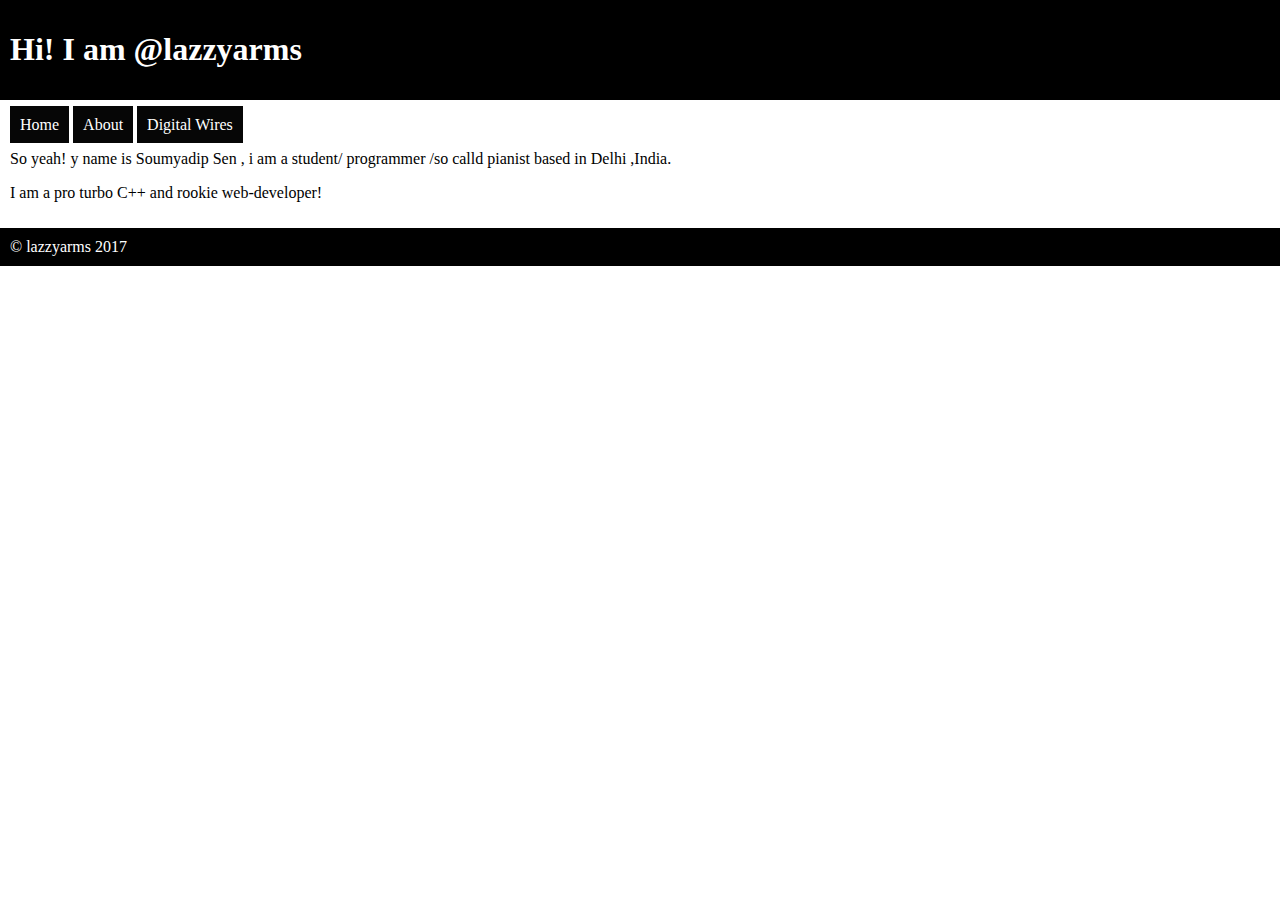
==== index.html @ c89cfb4e "add utf-8 charset" ====
<!DOCTYPE html>
<html>
    <head>
       <meta charset="utf-8">
        <title>lazzyarms</title>
        <style>
            body {
                margin: 0;
            }
            
            header, footer {
                padding: 10px;    
                color: white;
                background-color: black;
            }
            
            section {
                padding: 0px 10px 10px 10px;
            }
            
            nav ul {
                padding-left: 10px;
            }
            
            nav ul li {
                display: inline;
            }
            
            nav ul li a {
                text-decoration: none;
                background: #060606;
                color: #fff;
                padding: 10px;
            }
        </style>
        
    </head>
        
        
        
    <body>
       <header>
          <h1>Hi! I am @lazzyarms</h1> 
       </header>
       
       <nav>
           <ul>
               <li><a href="#">Home</a></li>
               <li><a href="#">About</a></li>
               <li><a href="#">Digital Wires</a></li>
           </ul>
       </nav>
        
        <section>
            <article>
                <p> So yeah! y name is Soumyadip Sen , i am a student/ programmer /so calld pianist based in Delhi ,India.</p>
                <p>I am a pro turbo C++ and   rookie web-developer!</p>
            </article>
        
        </section>
        
        <footer>
            &copy; lazzyarms 2017
        </footer>
        
    </body>
            
    
</html>
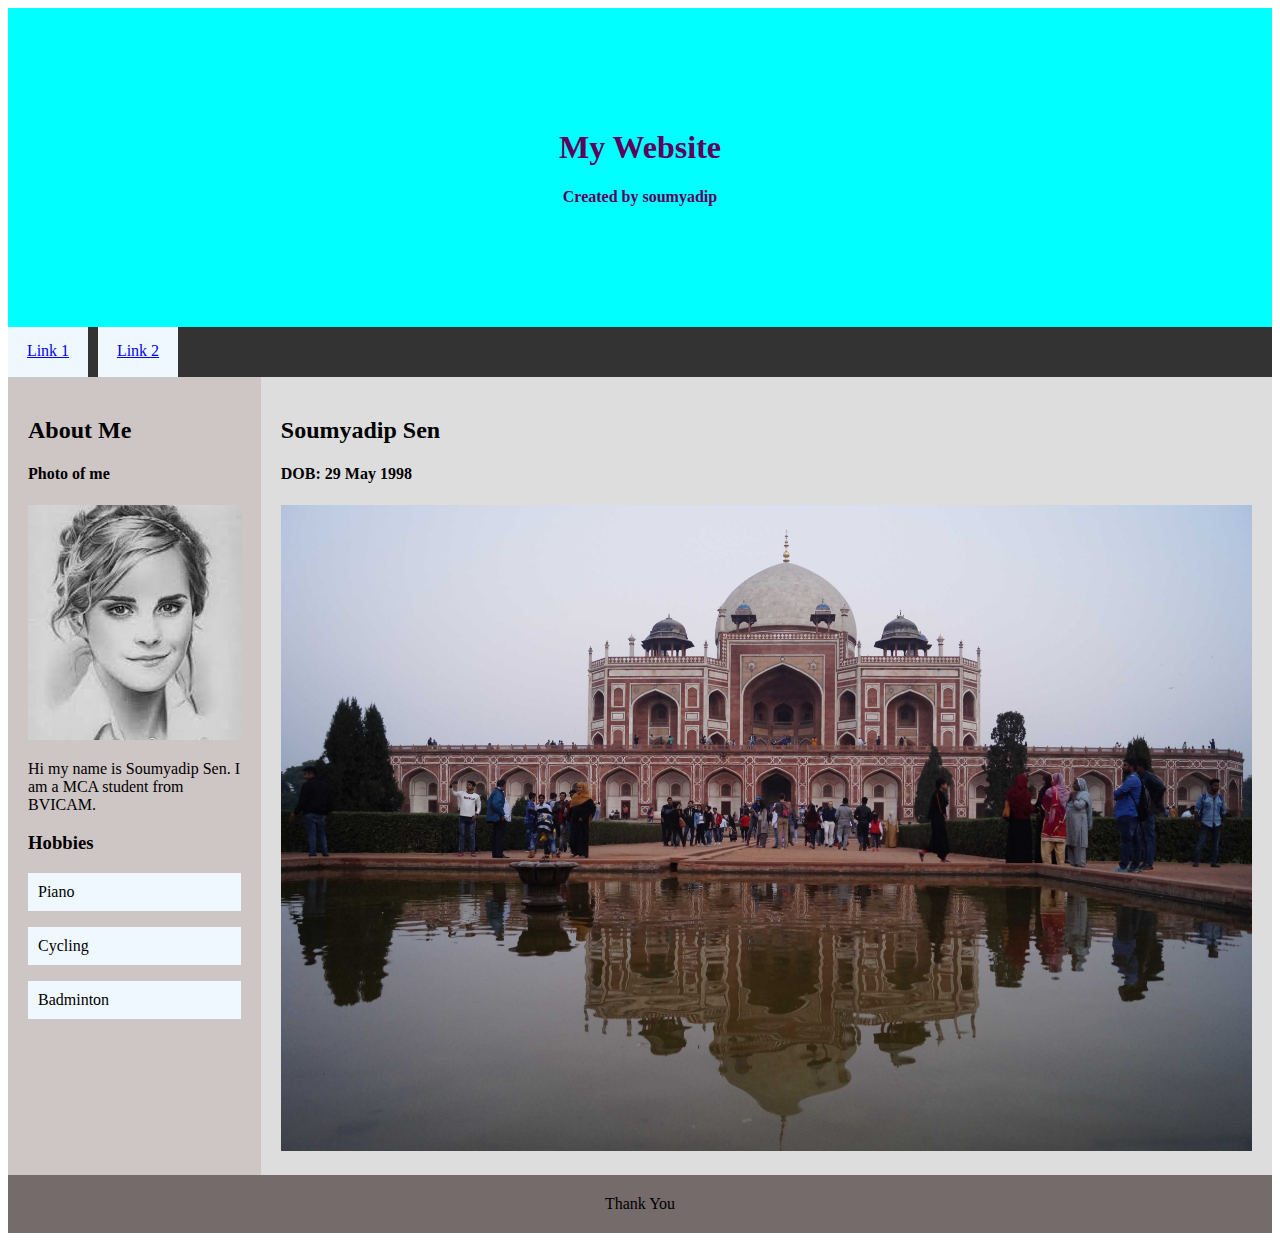
==== commit cca090d7: "First Upload" ====
--- a/index.html
+++ b/index.html
@@ -1,69 +1,50 @@
 <!DOCTYPE html>
-<html>
-    <head>
-       <meta charset="utf-8">
-        <title>lazzyarms</title>
-        <style>
-            body {
-                margin: 0;
-            }
-            
-            header, footer {
-                padding: 10px;    
-                color: white;
-                background-color: black;
-            }
-            
-            section {
-                padding: 0px 10px 10px 10px;
-            }
-            
-            nav ul {
-                padding-left: 10px;
-            }
-            
-            nav ul li {
-                display: inline;
-            }
-            
-            nav ul li a {
-                text-decoration: none;
-                background: #060606;
-                color: #fff;
-                padding: 10px;
-            }
-        </style>
-        
-    </head>
-        
-        
-        
-    <body>
-       <header>
-          <h1>Hi! I am @lazzyarms</h1> 
-       </header>
-       
-       <nav>
-           <ul>
-               <li><a href="#">Home</a></li>
-               <li><a href="#">About</a></li>
-               <li><a href="#">Digital Wires</a></li>
-           </ul>
-       </nav>
-        
-        <section>
-            <article>
-                <p> So yeah! y name is Soumyadip Sen , i am a student/ programmer /so calld pianist based in Delhi ,India.</p>
-                <p>I am a pro turbo C++ and   rookie web-developer!</p>
-            </article>
-        
-        </section>
-        
-        <footer>
-            &copy; lazzyarms 2017
-        </footer>
-        
-    </body>
-            
-    
+<html lang="en">
+<head>
+  <meta charset="UTF-8">
+  <meta http-equiv="X-UA-Compatible" content="IE=edge">
+  <meta name="viewport" content="width=device-width, initial-scale=1.0">
+  <link rel="stylesheet" href="/css/index.css">
+  <title>Document</title>
+</head>
+<body>
+  <div class="header">
+      <h1>My Website</h1>
+      <h4>Created by soumyadip</h4>
+  </div>
+  <div class="nav">
+    <a href="/Grid.html">Link 1</a>
+    <a href="#2">Link 2</a>    
+  </div>
+  <div class="container">
+    <!-- Side Content -->
+    <div class="side_content">
+      <h2>About Me</h2>
+      <h4>Photo of me</h4>
+      <img src="/images/my_photo.jpg" alt="my photo">
+      <p>Hi my name is Soumyadip Sen. I am a MCA student from BVICAM.</p>
+
+      <!-- hobbies -->
+      <div class="hobbies">
+        <h3>Hobbies</h3>
+        <p>Piano</p>
+        <p>Cycling</p>
+        <p>Badminton</p>
+      </div>      
+    </div>
+
+    <!-- Main Content -->
+    <div class="main_content">
+      <h2>Soumyadip Sen</h2>
+      <h4>DOB: 29 May 1998</h4>
+      <img src="/images/_DSC3125.JPG" alt="">
+      
+    </div>
+  </div>
+
+  <!-- Footer -->
+  <div class="footer">
+    Thank You
+  </div>
+</body>
 </html>--- a/css/index.css
+++ b/css/index.css
@@ -0,0 +1,46 @@
+.header{
+    padding: 100px;
+    background-color: aqua;
+    text-align: center;
+    color: rgb(92, 2, 92);
+}
+.nav{
+    background-color: #333;
+    color: white;
+    height: 50px;
+    display: grid;
+    padding: 0;
+    grid-template-columns: 80px 80px;
+    grid-gap: 10px;
+
+}
+.nav > a{
+    text-align: center;
+    padding: 15px;
+    background-color: aliceblue;
+}
+.container{
+    display: grid;
+    grid-template-columns: 20% auto;
+}
+.side_content{
+    padding: 20px;;
+    background-color:rgb(206, 197, 197) ;
+}
+.main_content{
+    padding: 20px;
+    background-color: #ddd;
+    
+}
+.main_content > img{
+    width: 100%;
+}
+.hobbies > p{
+    padding: 10px;
+    background-color: aliceblue;
+}
+.footer{
+    text-align: center;
+    background-color: rgba(97, 84, 84, 0.867);
+    padding: 20px;
+}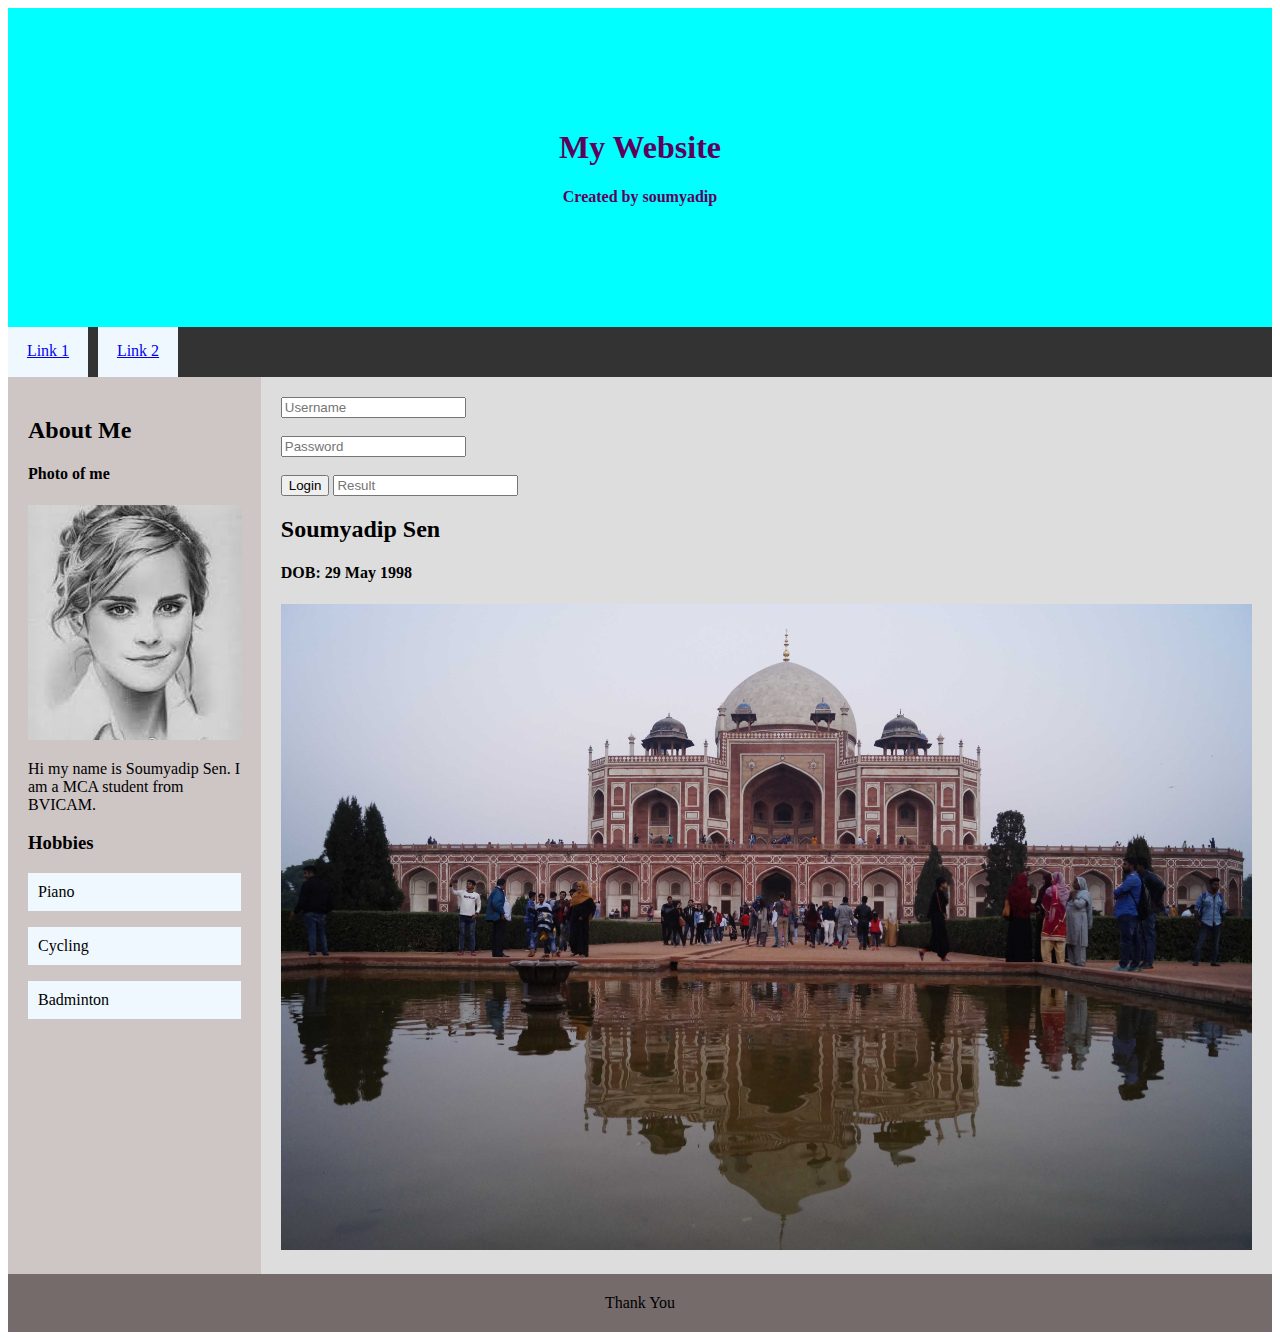
==== commit b0adcd15: "js done" ====
--- a/index.html
+++ b/index.html
@@ -14,7 +14,7 @@
   </div>
   <div class="nav">
     <a href="/Grid.html">Link 1</a>
-    <a href="#2">Link 2</a>    
+    <a href="#footer-1">Link 2</a>    
   </div>
   <div class="container">
     <!-- Side Content -->
@@ -35,16 +35,36 @@
 
     <!-- Main Content -->
     <div class="main_content">
+        <input type="text" placeholder="Username">
+        <br>
+        <br>
+        <input type="password" placeholder="Password">
+        <br>
+        <br>
+        <button id="login">Login</button>
+        <input id="output" placeholder="Result" type="text">
+
       <h2>Soumyadip Sen</h2>
       <h4>DOB: 29 May 1998</h4>
       <img src="/images/_DSC3125.JPG" alt="">
-      
     </div>
   </div>
 
   <!-- Footer -->
-  <div class="footer">
+  <div id="footer-1" class="footer">
     Thank You
   </div>
+
 </body>
+<script>
+    // const login=document.getElementById("login");
+    const login=document.querySelector(".hobbies");
+    login.addEventListener("click",()=>{
+        const user=document.querySelector("input[type=text]");//elements
+        const pass=document.querySelector(".main_content > input[type=password]");
+
+        document.getElementById("output").value= user.value+pass.value;
+    })
+
+</script>
 </html>--- a/css/index.css
+++ b/css/index.css
@@ -1,3 +1,6 @@
+html{
+    scroll-behavior: smooth;
+}
 .header{
     padding: 100px;
     background-color: aqua;
@@ -43,4 +46,7 @@
     text-align: center;
     background-color: rgba(97, 84, 84, 0.867);
     padding: 20px;
+}
+.main_content > input[type=password]{
+    color: rgb(255, 0, 0);
 }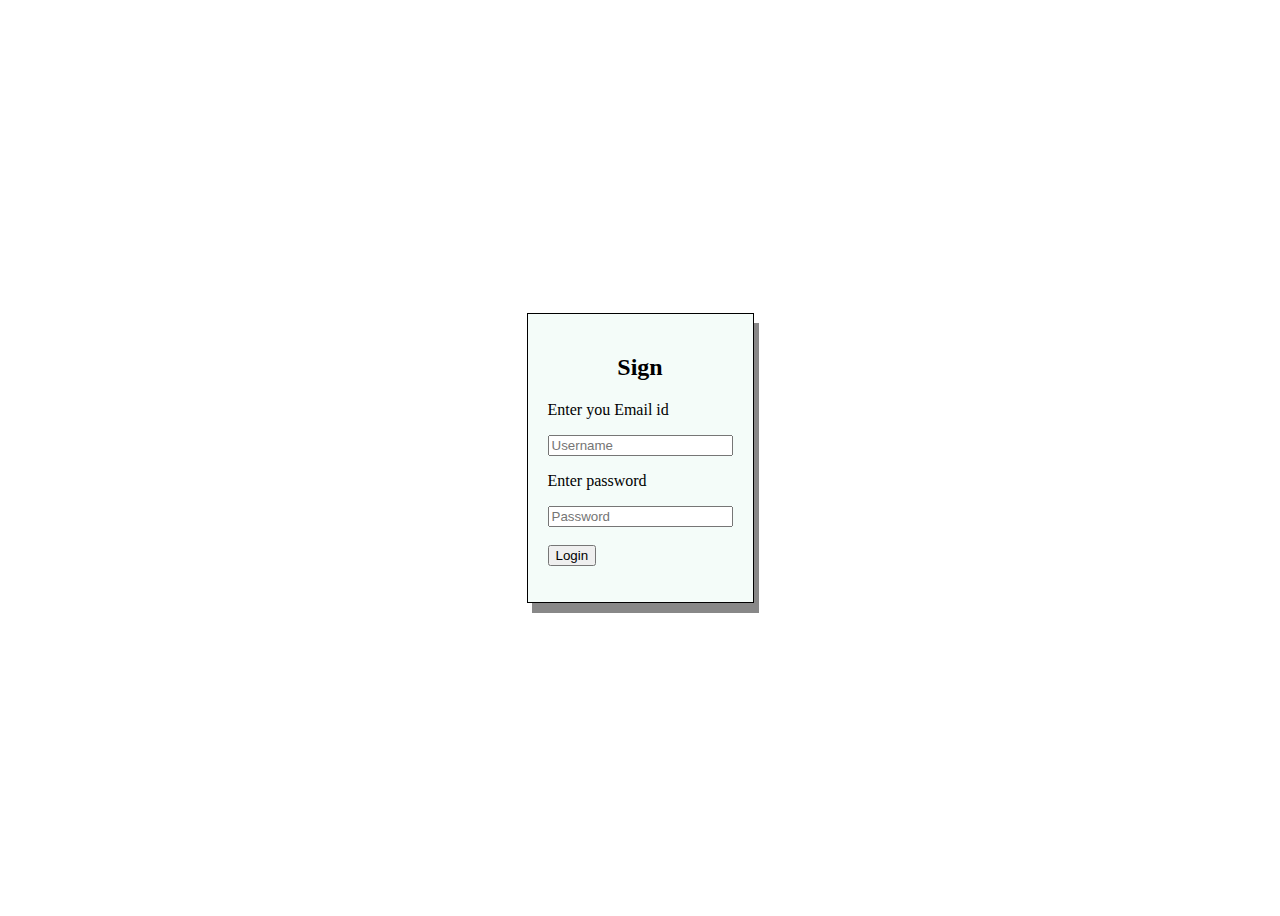
==== commit 18d5f7dc: "Login" ====
--- a/index.html
+++ b/index.html
@@ -1,70 +1,27 @@
 <!DOCTYPE html>
 <html lang="en">
 <head>
-  <meta charset="UTF-8">
-  <meta http-equiv="X-UA-Compatible" content="IE=edge">
-  <meta name="viewport" content="width=device-width, initial-scale=1.0">
-  <link rel="stylesheet" href="/css/index.css">
-  <title>Document</title>
+    <meta charset="UTF-8">
+    <meta http-equiv="X-UA-Compatible" content="IE=edge">
+    <meta name="viewport" content="width=device-width, initial-scale=1.0">
+    <link rel="stylesheet" href="/css/style.css">
+    <title>Rock School</title>
 </head>
 <body>
-  <div class="header">
-      <h1>My Website</h1>
-      <h4>Created by soumyadip</h4>
-  </div>
-  <div class="nav">
-    <a href="/Grid.html">Link 1</a>
-    <a href="#footer-1">Link 2</a>    
-  </div>
-  <div class="container">
-    <!-- Side Content -->
-    <div class="side_content">
-      <h2>About Me</h2>
-      <h4>Photo of me</h4>
-      <img src="/images/my_photo.jpg" alt="my photo">
-      <p>Hi my name is Soumyadip Sen. I am a MCA student from BVICAM.</p>
-
-      <!-- hobbies -->
-      <div class="hobbies">
-        <h3>Hobbies</h3>
-        <p>Piano</p>
-        <p>Cycling</p>
-        <p>Badminton</p>
-      </div>      
-    </div>
-
-    <!-- Main Content -->
-    <div class="main_content">
-        <input type="text" placeholder="Username">
-        <br>
-        <br>
-        <input type="password" placeholder="Password">
-        <br>
-        <br>
-        <button id="login">Login</button>
-        <input id="output" placeholder="Result" type="text">
-
-      <h2>Soumyadip Sen</h2>
-      <h4>DOB: 29 May 1998</h4>
-      <img src="/images/_DSC3125.JPG" alt="">
-    </div>
-  </div>
-
-  <!-- Footer -->
-  <div id="footer-1" class="footer">
-    Thank You
-  </div>
-
+    <div class="container">
+        <div class="box">
+            <h2>Sign</h2>
+            <p>Enter you Email id</p>
+            <input id="user" type="text" placeholder="Username">
+            <p>Enter password</p>
+            <input id="pass" type="password" placeholder="Password">
+            <br> <br>
+            <button id="login">Login</button>
+            <br>
+            <p id="notification"></p>
+        </div>      
+    </div> 
+    
 </body>
-<script>
-    // const login=document.getElementById("login");
-    const login=document.querySelector(".hobbies");
-    login.addEventListener("click",()=>{
-        const user=document.querySelector("input[type=text]");//elements
-        const pass=document.querySelector(".main_content > input[type=password]");
-
-        document.getElementById("output").value= user.value+pass.value;
-    })
-
-</script>
+<script src="/javascript/javascript.js"></script>
 </html>--- a/css/style.css
+++ b/css/style.css
@@ -0,0 +1,50 @@
+/* index.html */
+.container{
+    display: grid;
+    justify-content: center;
+    align-items: center;
+    height: 100vh;   
+}
+
+.box{    
+    background-color: rgb(244, 252, 249);
+    padding: 20px;
+    border: 1px solid;
+    box-shadow: 5px 10px #888888;   
+    
+}
+.box > h2{
+    text-align: center;
+    
+}
+
+/* page1.html */
+.header{
+    background-color: aquamarine;
+    text-align: center;
+    padding: 100px;
+}
+.mainbody{
+    display: grid;
+    grid-template-columns: 25% auto;
+}
+.sidecontent{
+    background-color: blue;
+    text-align: center;
+    
+}
+.maincontent{
+    background-color: blueviolet;
+    text-align: center;
+}
+.navbar{
+    background-color: #2ecc71;
+    padding: 10px;
+}
+.btn{
+    border: 1px solid #0f466b;
+    background: #4395cc;
+    font-size: 20px;
+    padding: 10px;
+
+}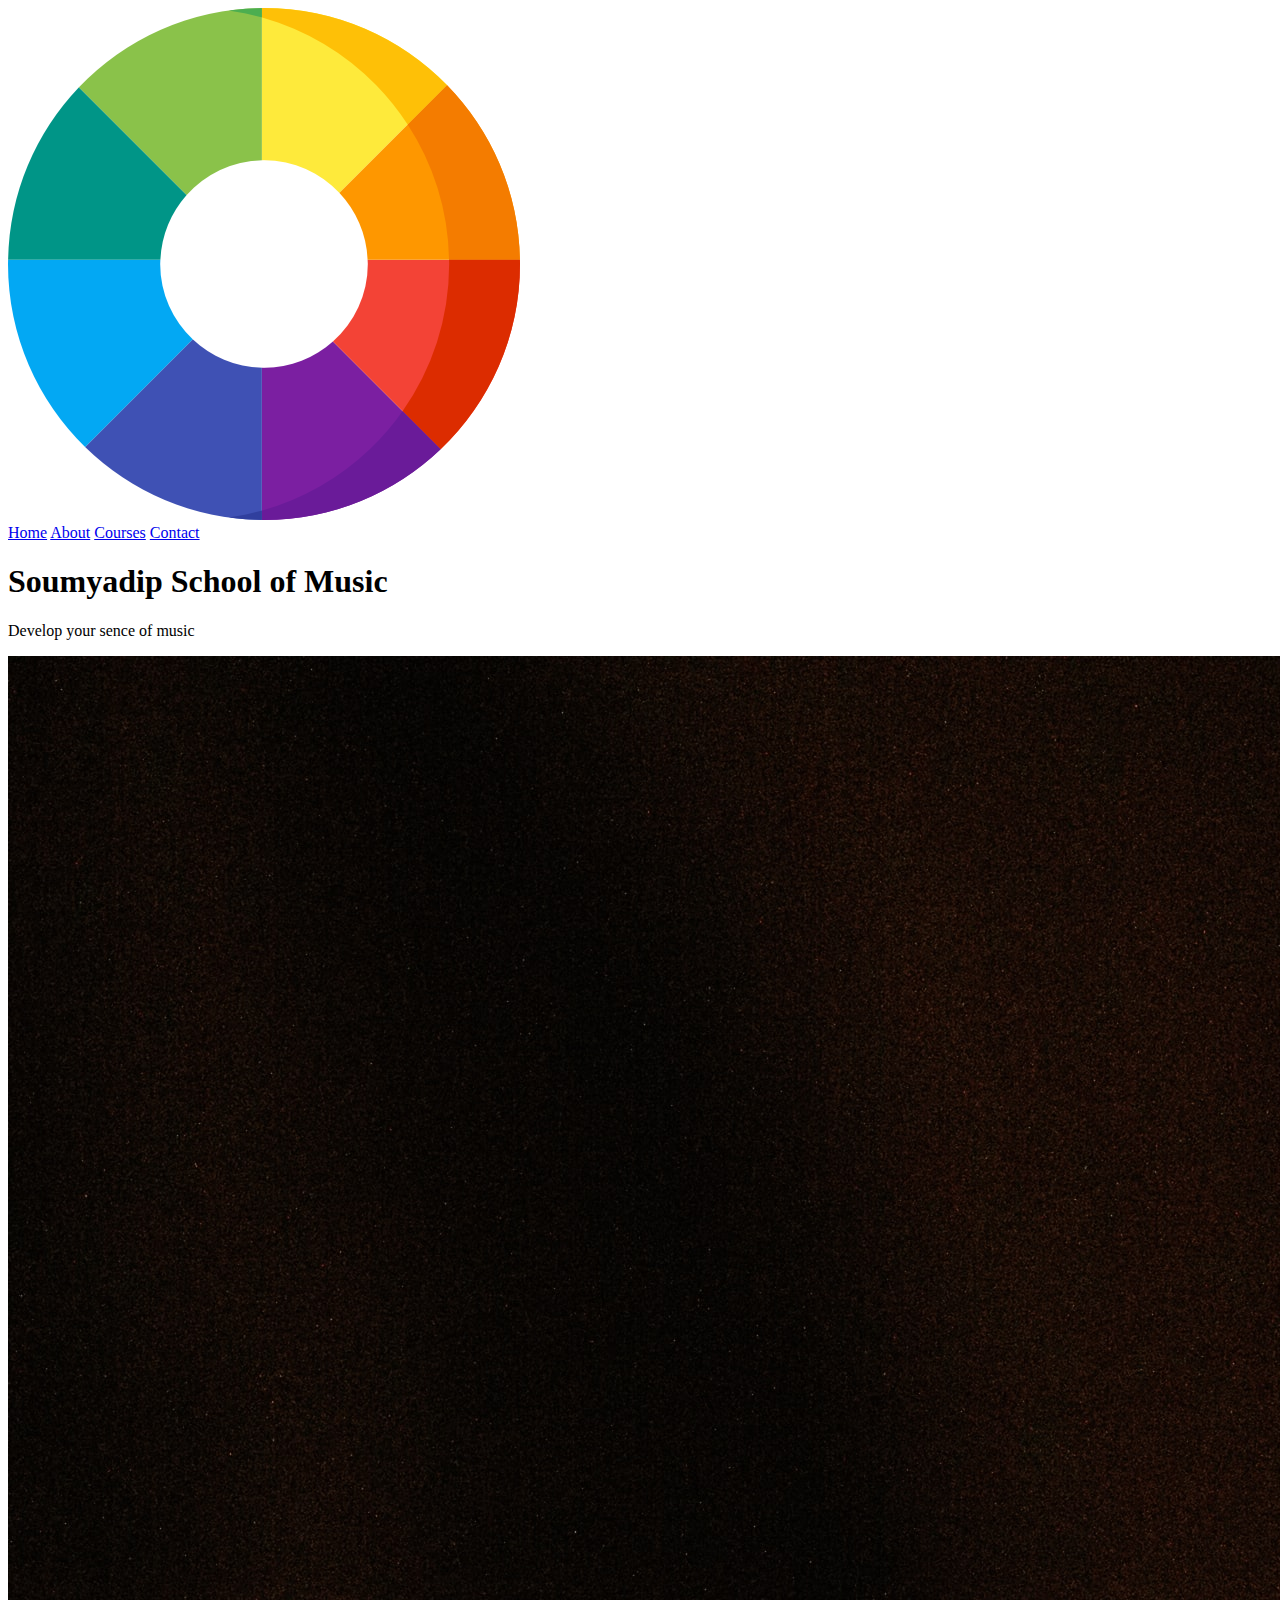
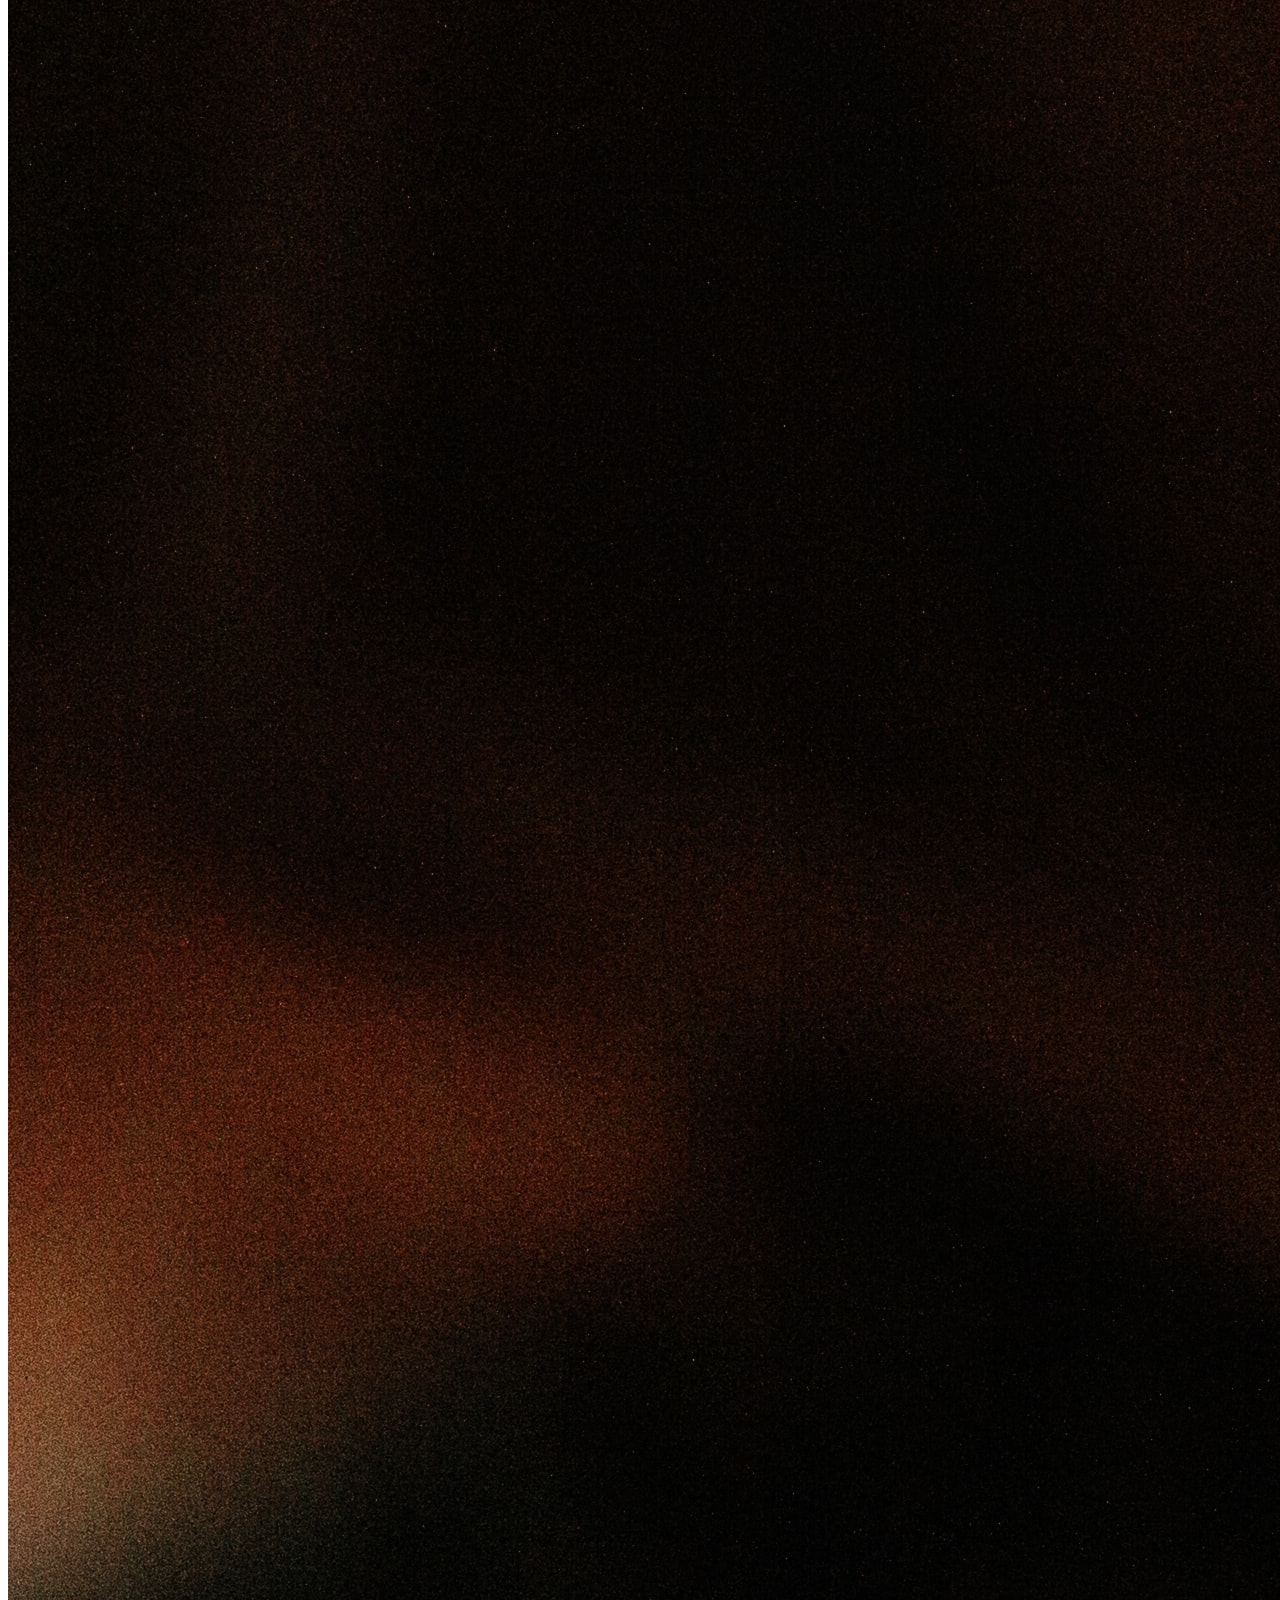
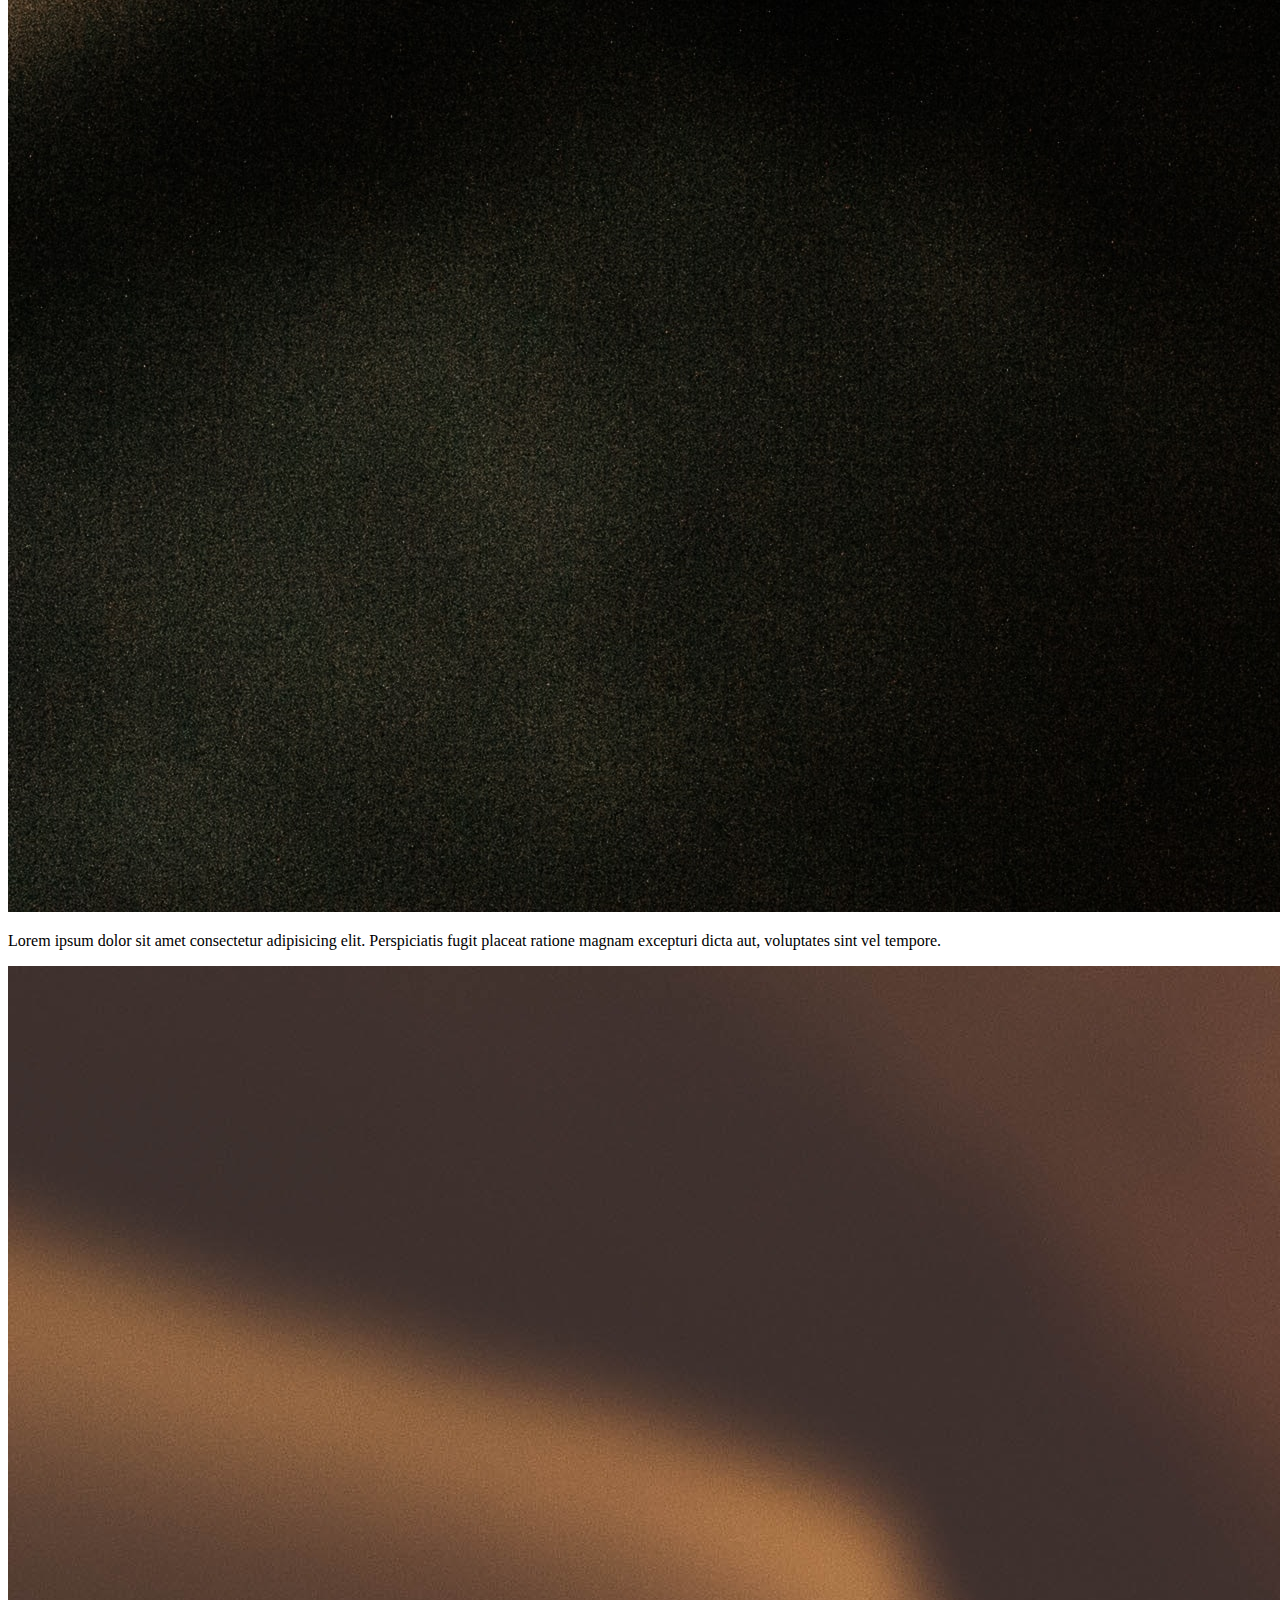
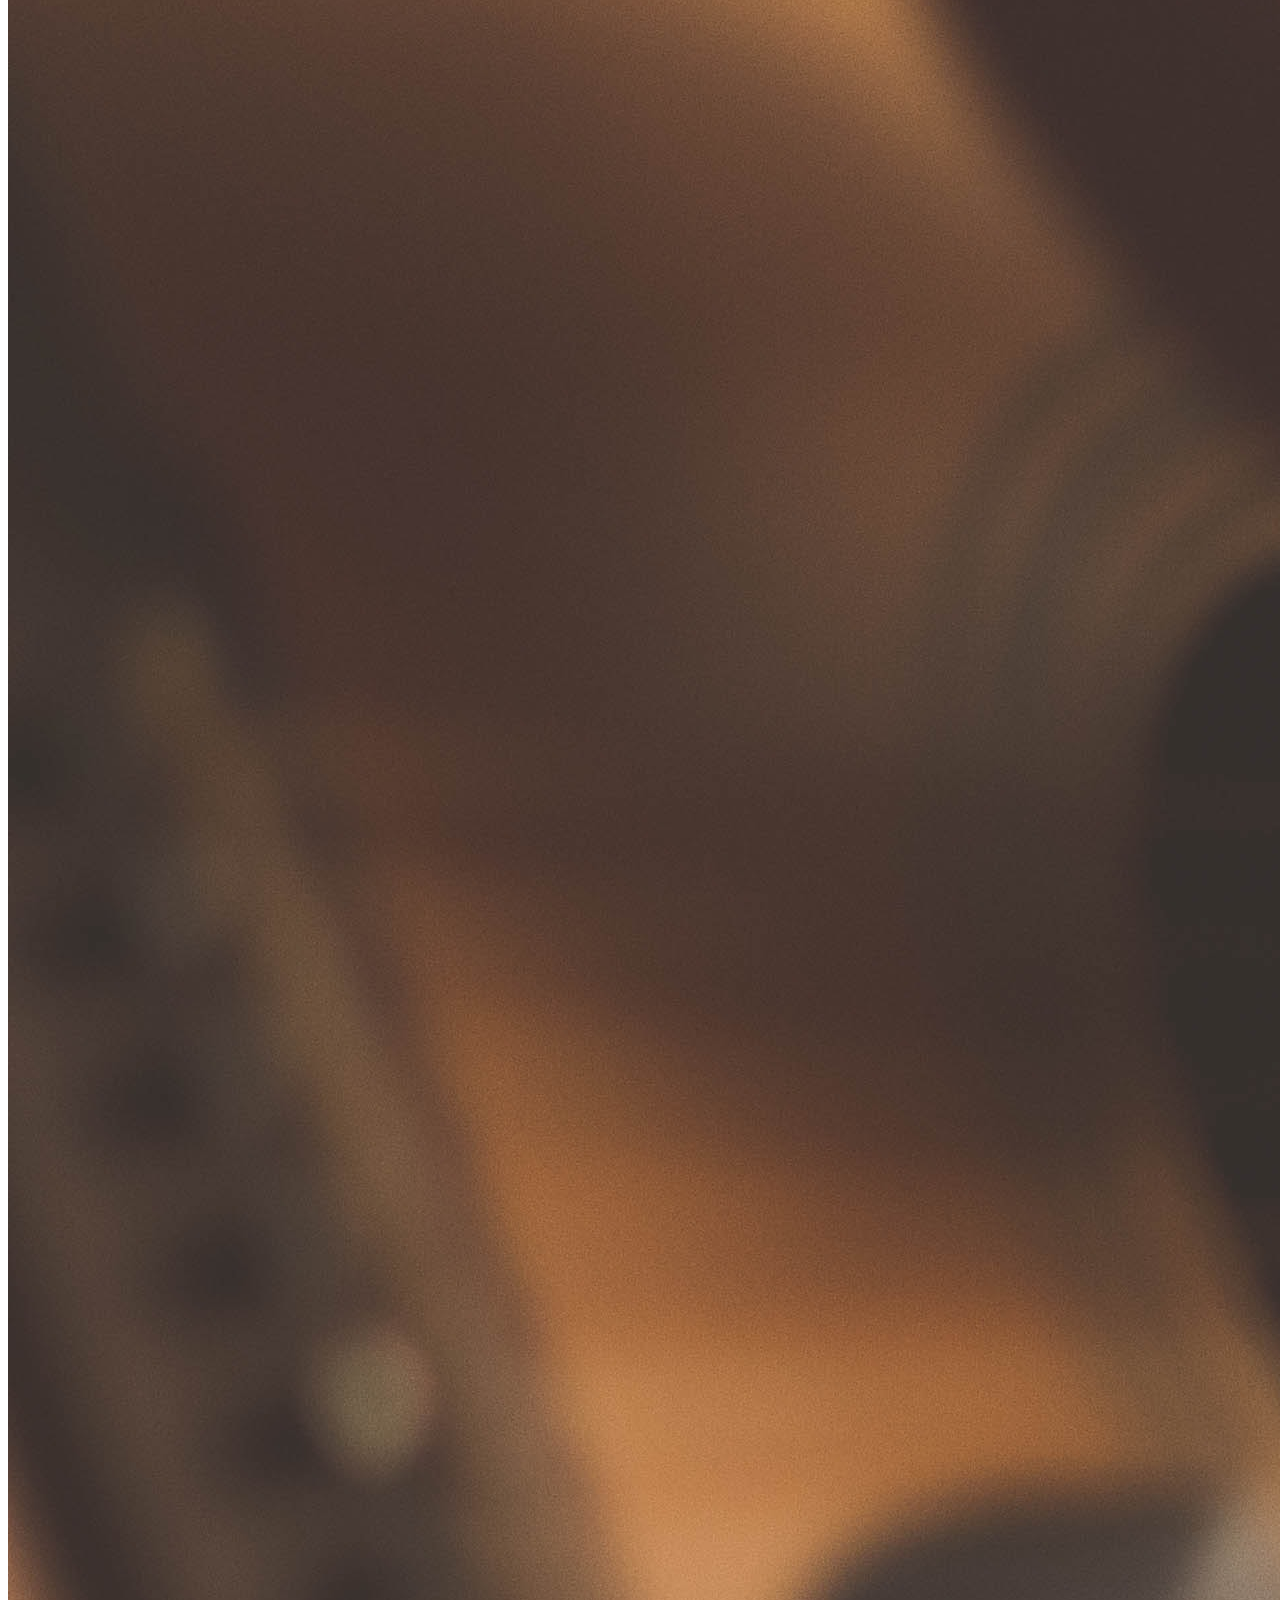
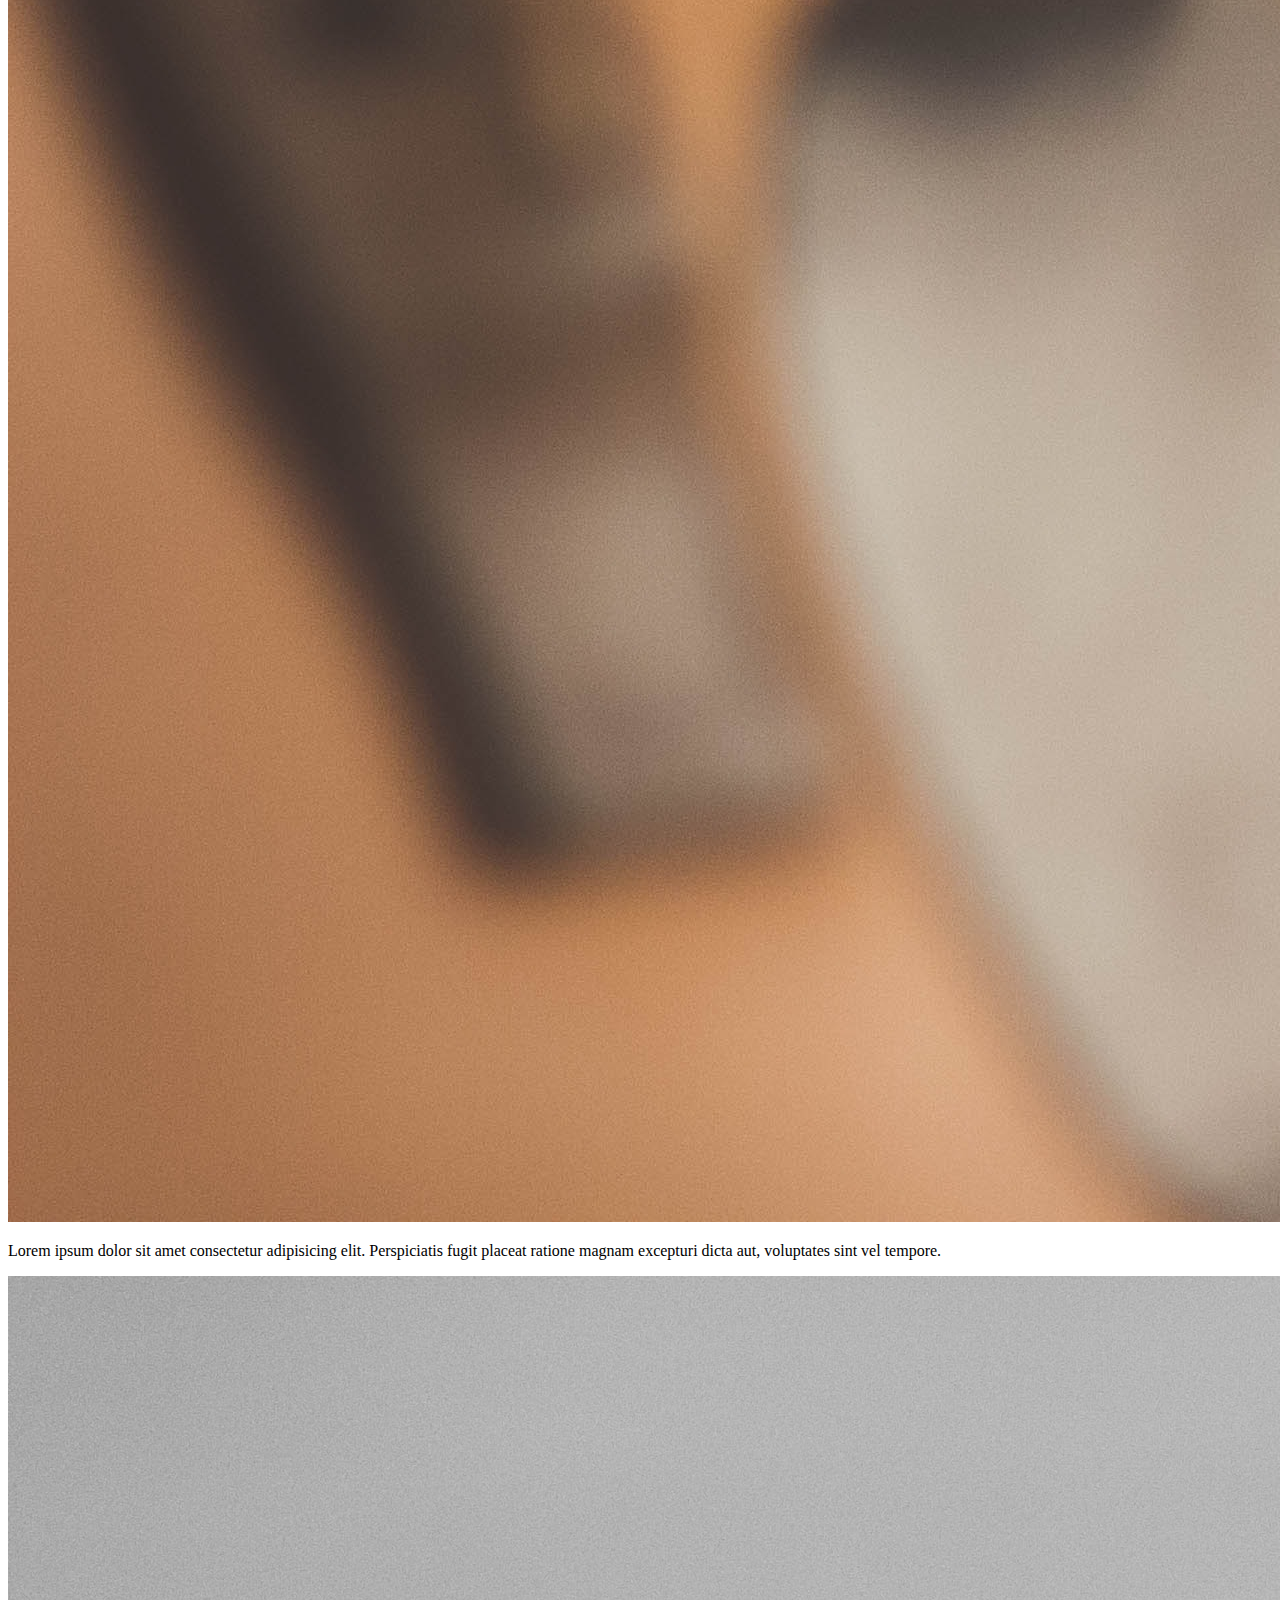
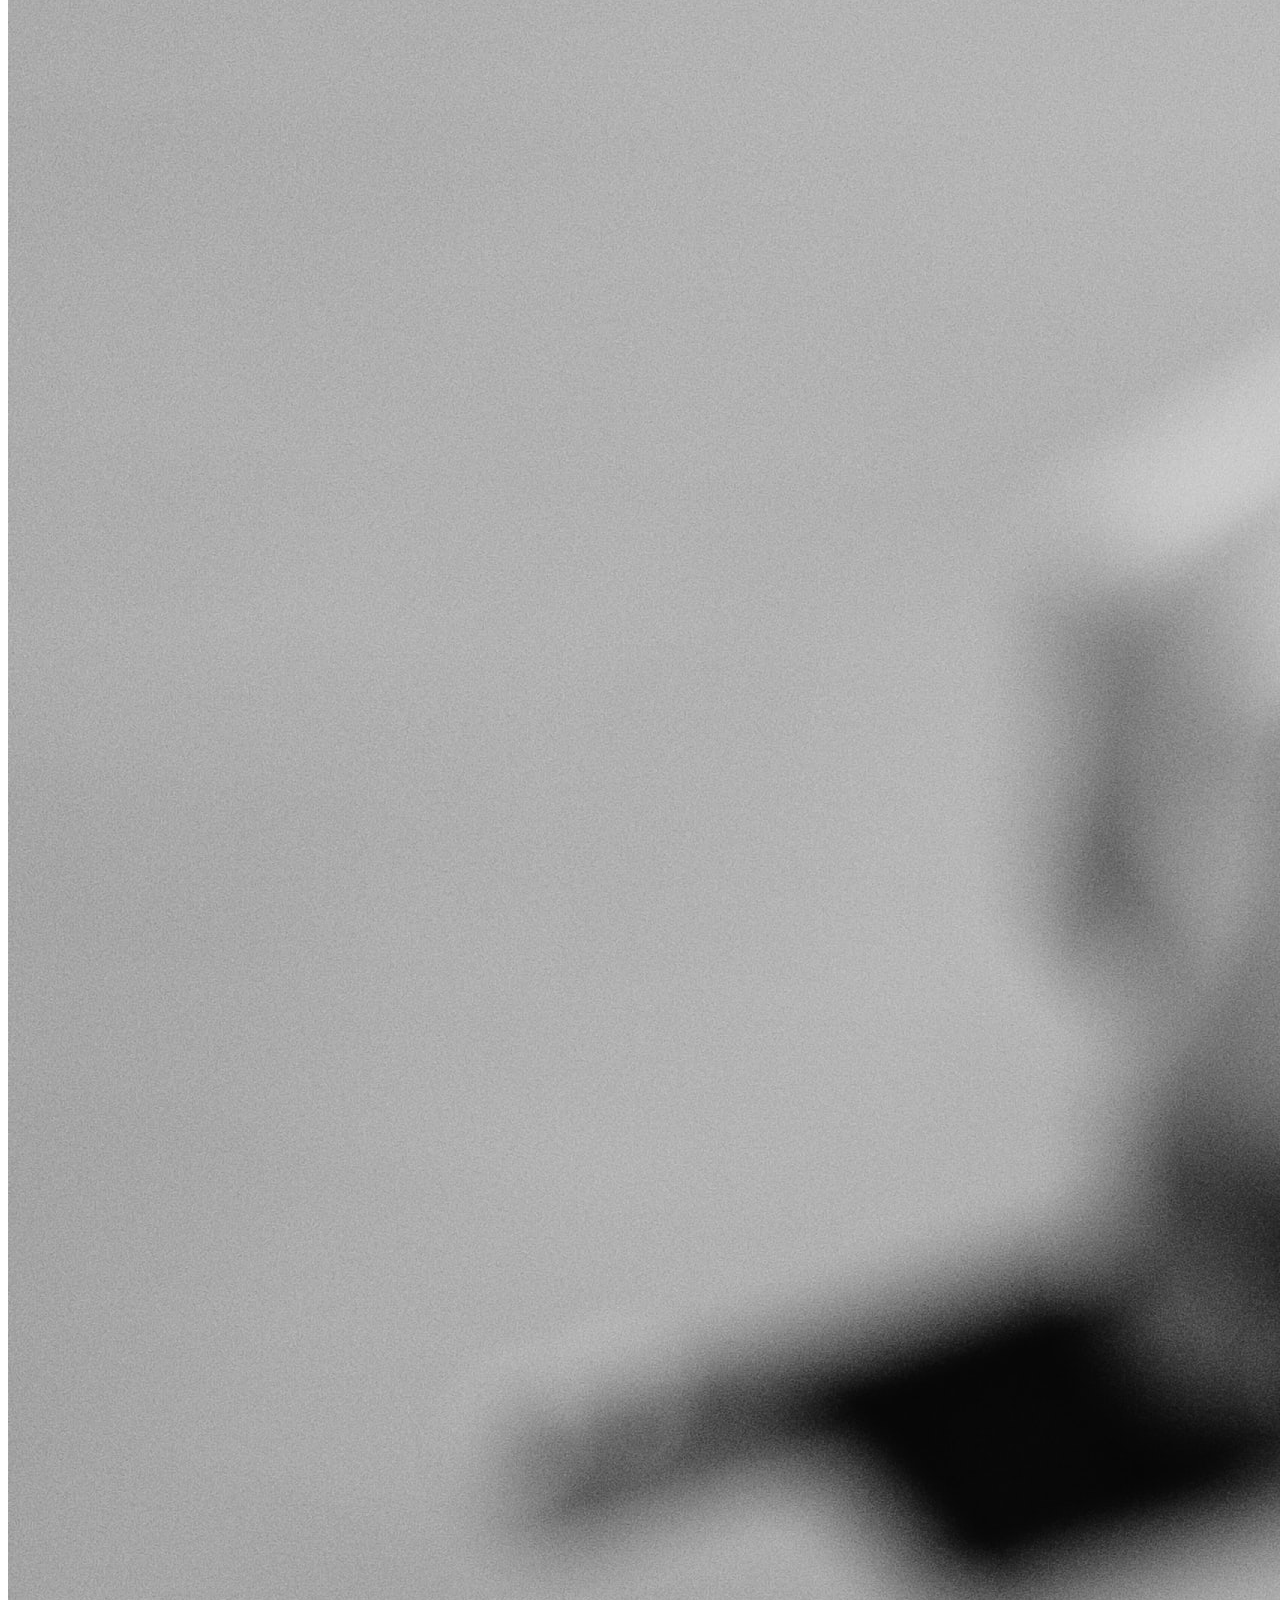
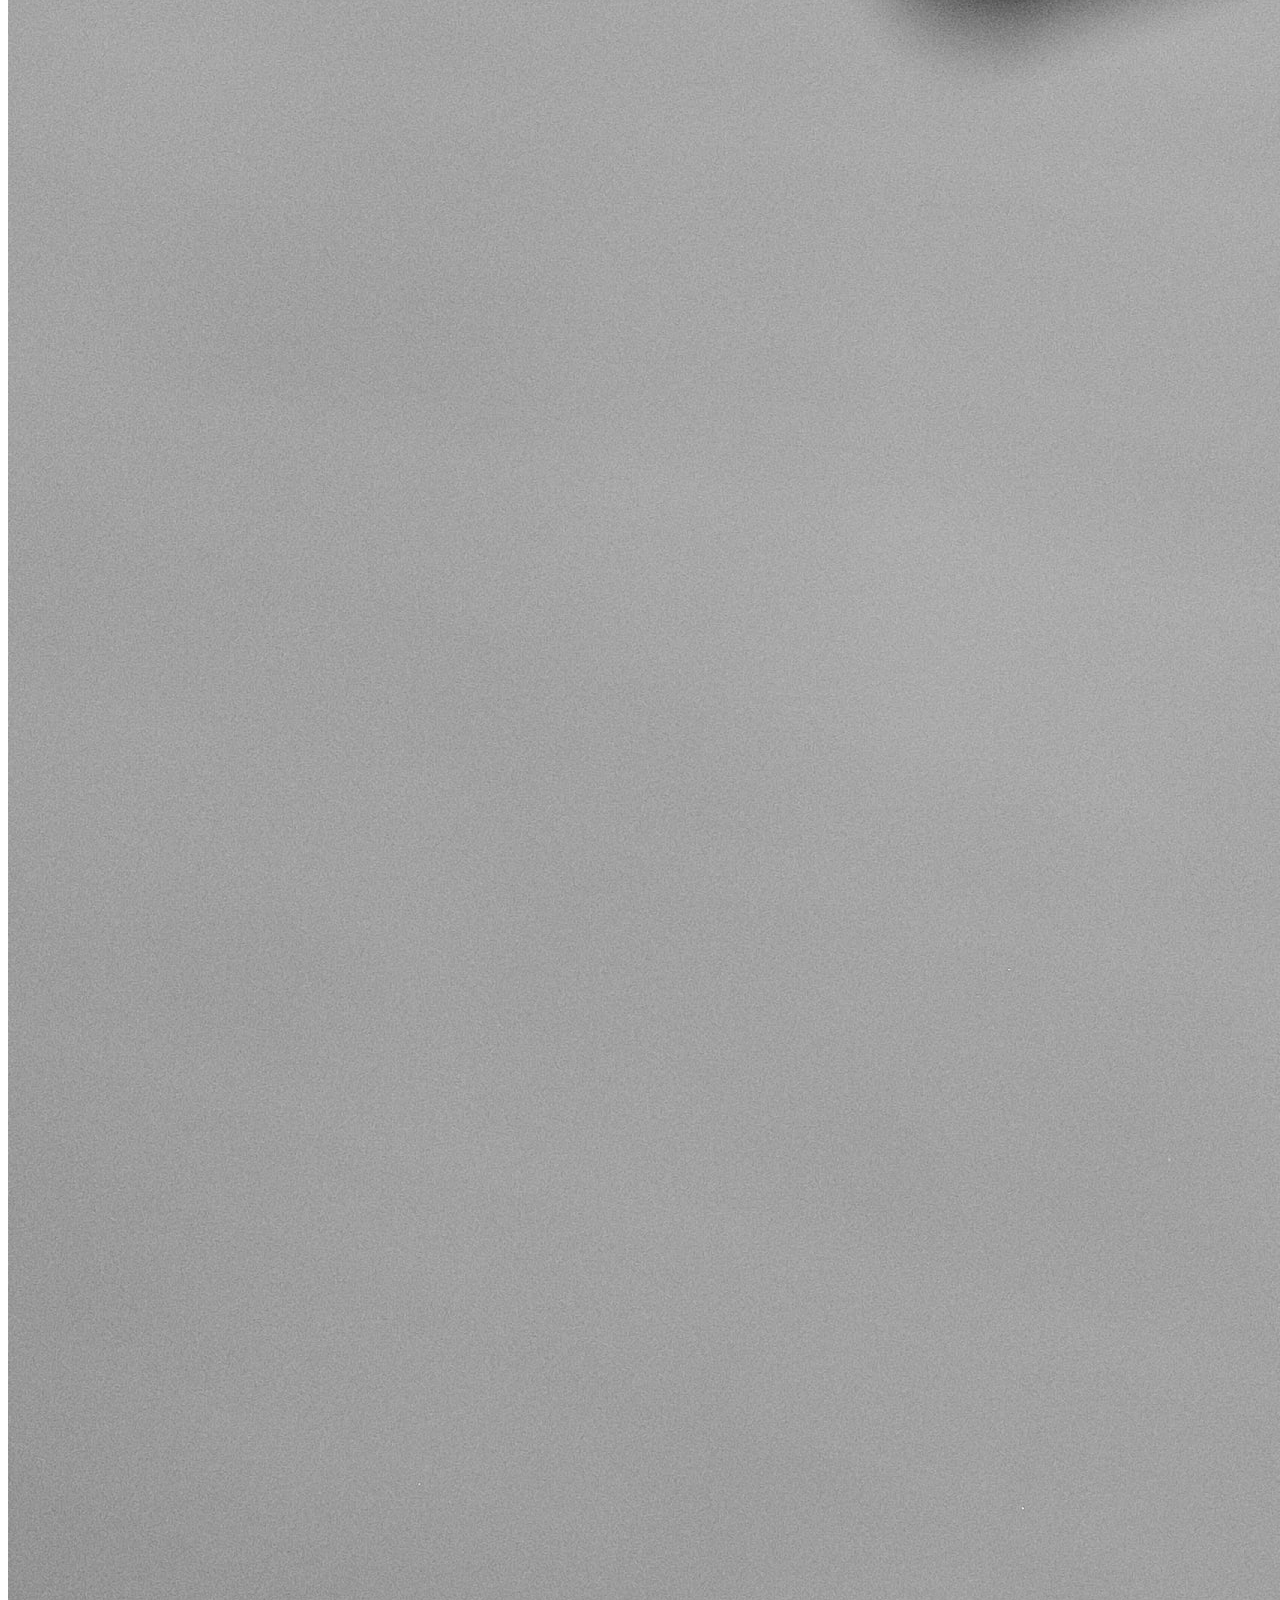
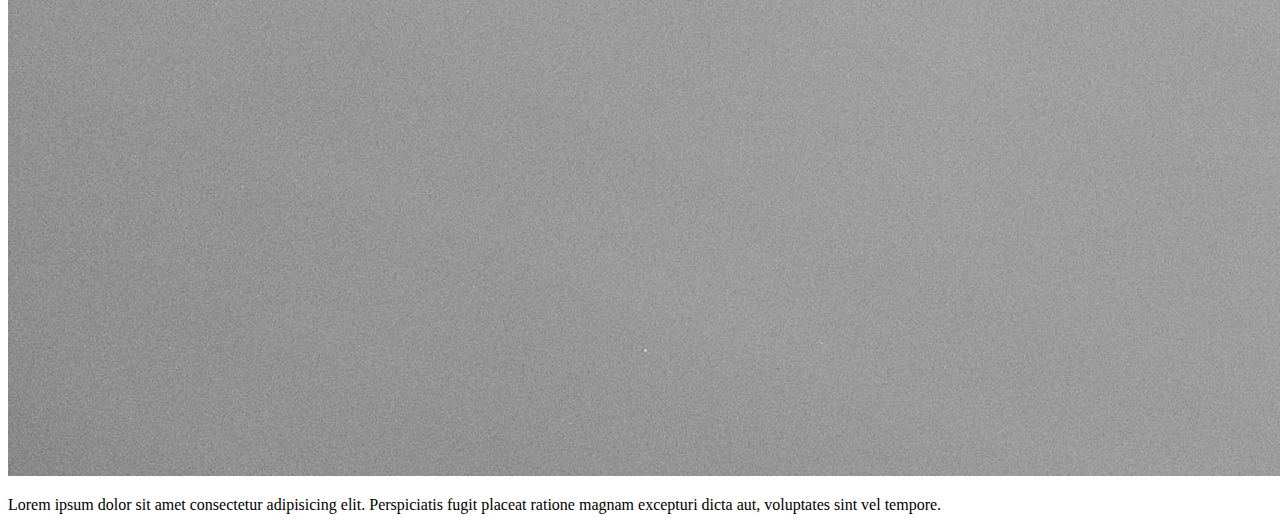
==== commit 82c475aa: "First" ====
--- a/index.html
+++ b/index.html
@@ -4,24 +4,61 @@
     <meta charset="UTF-8">
     <meta http-equiv="X-UA-Compatible" content="IE=edge">
     <meta name="viewport" content="width=device-width, initial-scale=1.0">
-    <link rel="stylesheet" href="/css/style.css">
-    <title>Rock School</title>
+    <!-- GOOGLE FONT -->
+    <link rel="preconnect" href="https://fonts.googleapis.com">
+    <link rel="preconnect" href="https://fonts.gstatic.com" crossorigin>
+    <link href="https://fonts.googleapis.com/css2?family=Sen&display=swap" rel="stylesheet">
+    <!-- GOOGLE FONT/ -->
+    <link rel="stylesheet" href="/CSS/style.css">
+    <link rel="icon" type="image/x-icon" href="/Images/color-wheel.png">
+    <title>My Website</title>
+    
 </head>
 <body>
-    <div class="container">
-        <div class="box">
-            <h2>Sign</h2>
-            <p>Enter you Email id</p>
-            <input id="user" type="text" placeholder="Username">
-            <p>Enter password</p>
-            <input id="pass" type="password" placeholder="Password">
-            <br> <br>
-            <button id="login">Login</button>
-            <br>
-            <p id="notification"></p>
-        </div>      
-    </div> 
+    <div class="header">
+        <!-- logo -->
+        <div class="logo">
+            <img src="/Images/color-wheel.png" alt="Logo">
+        </div>
+
+        <!-- navigation bar -->
+        <div class="nav">
+            <a href="#">Home</a>
+            <a href="#">About</a>
+            <a href="#">Courses</a>
+            <a href="#">Contact</a>
+        </div>
+
+        <!-- School of music -->
+        <div class="text">
+            <h1>Soumyadip School of Music</h1>
+            <p>Develop your sence of music</p>
+        </div>
+    </div>
+    <div class="cards">
+        <div class="piano">
+            <img class="image" src="/Images/piano.jpg" alt="">
+            <p>Lorem ipsum dolor sit amet consectetur adipisicing elit.
+               Perspiciatis fugit placeat ratione magnam excepturi dicta aut,
+               voluptates sint vel tempore.</p>
+
+        </div>
+        <div class="guitar">
+            <img class="image" src="/Images/guitar.jpg" alt="">
+            <p>Lorem ipsum dolor sit amet consectetur adipisicing elit.
+                Perspiciatis fugit placeat ratione magnam excepturi dicta aut,
+                voluptates sint vel tempore.</p>
+
+        </div>
+        <div class="violin">
+            <img class="image" src="/Images/violin.jpg" alt="">
+            <p>Lorem ipsum dolor sit amet consectetur adipisicing elit.
+                Perspiciatis fugit placeat ratione magnam excepturi dicta aut,
+                voluptates sint vel tempore.</p>
+
+        </div>
+
+    </div>
     
 </body>
-<script src="/javascript/javascript.js"></script>
 </html>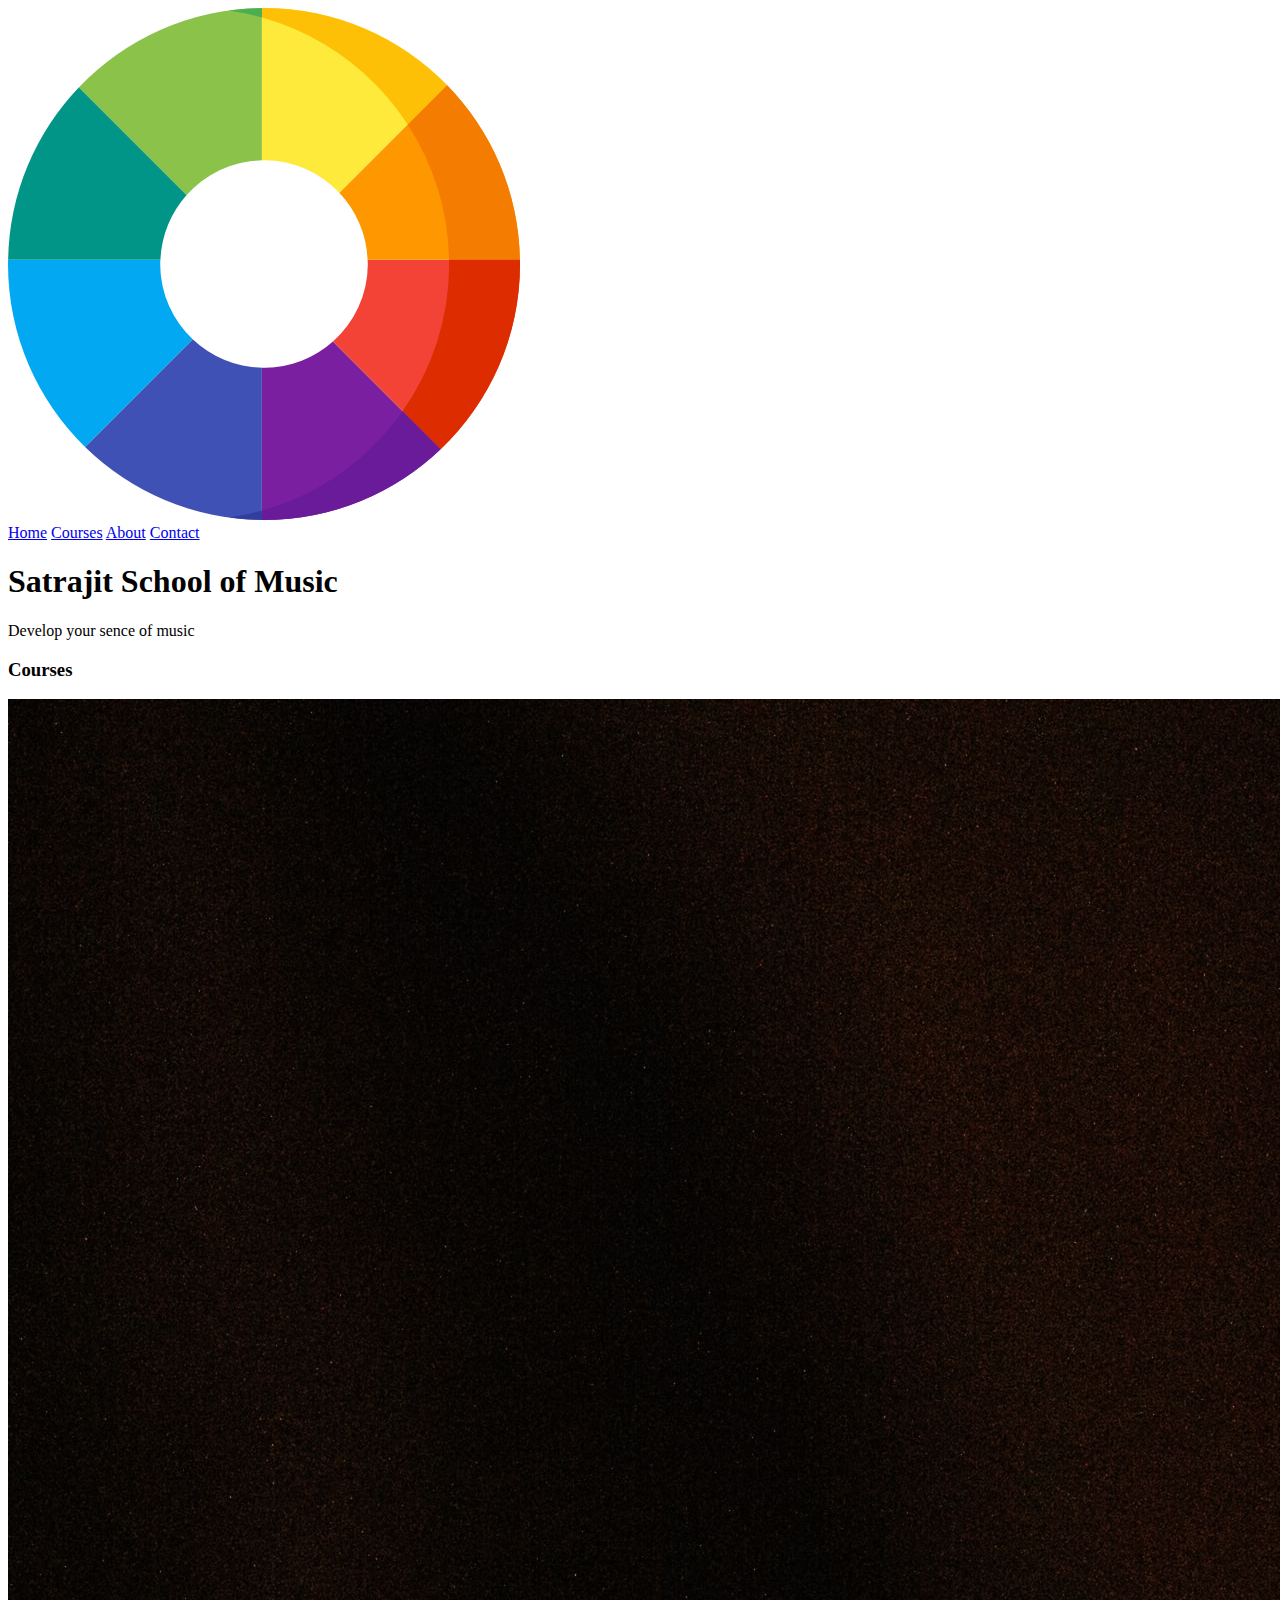
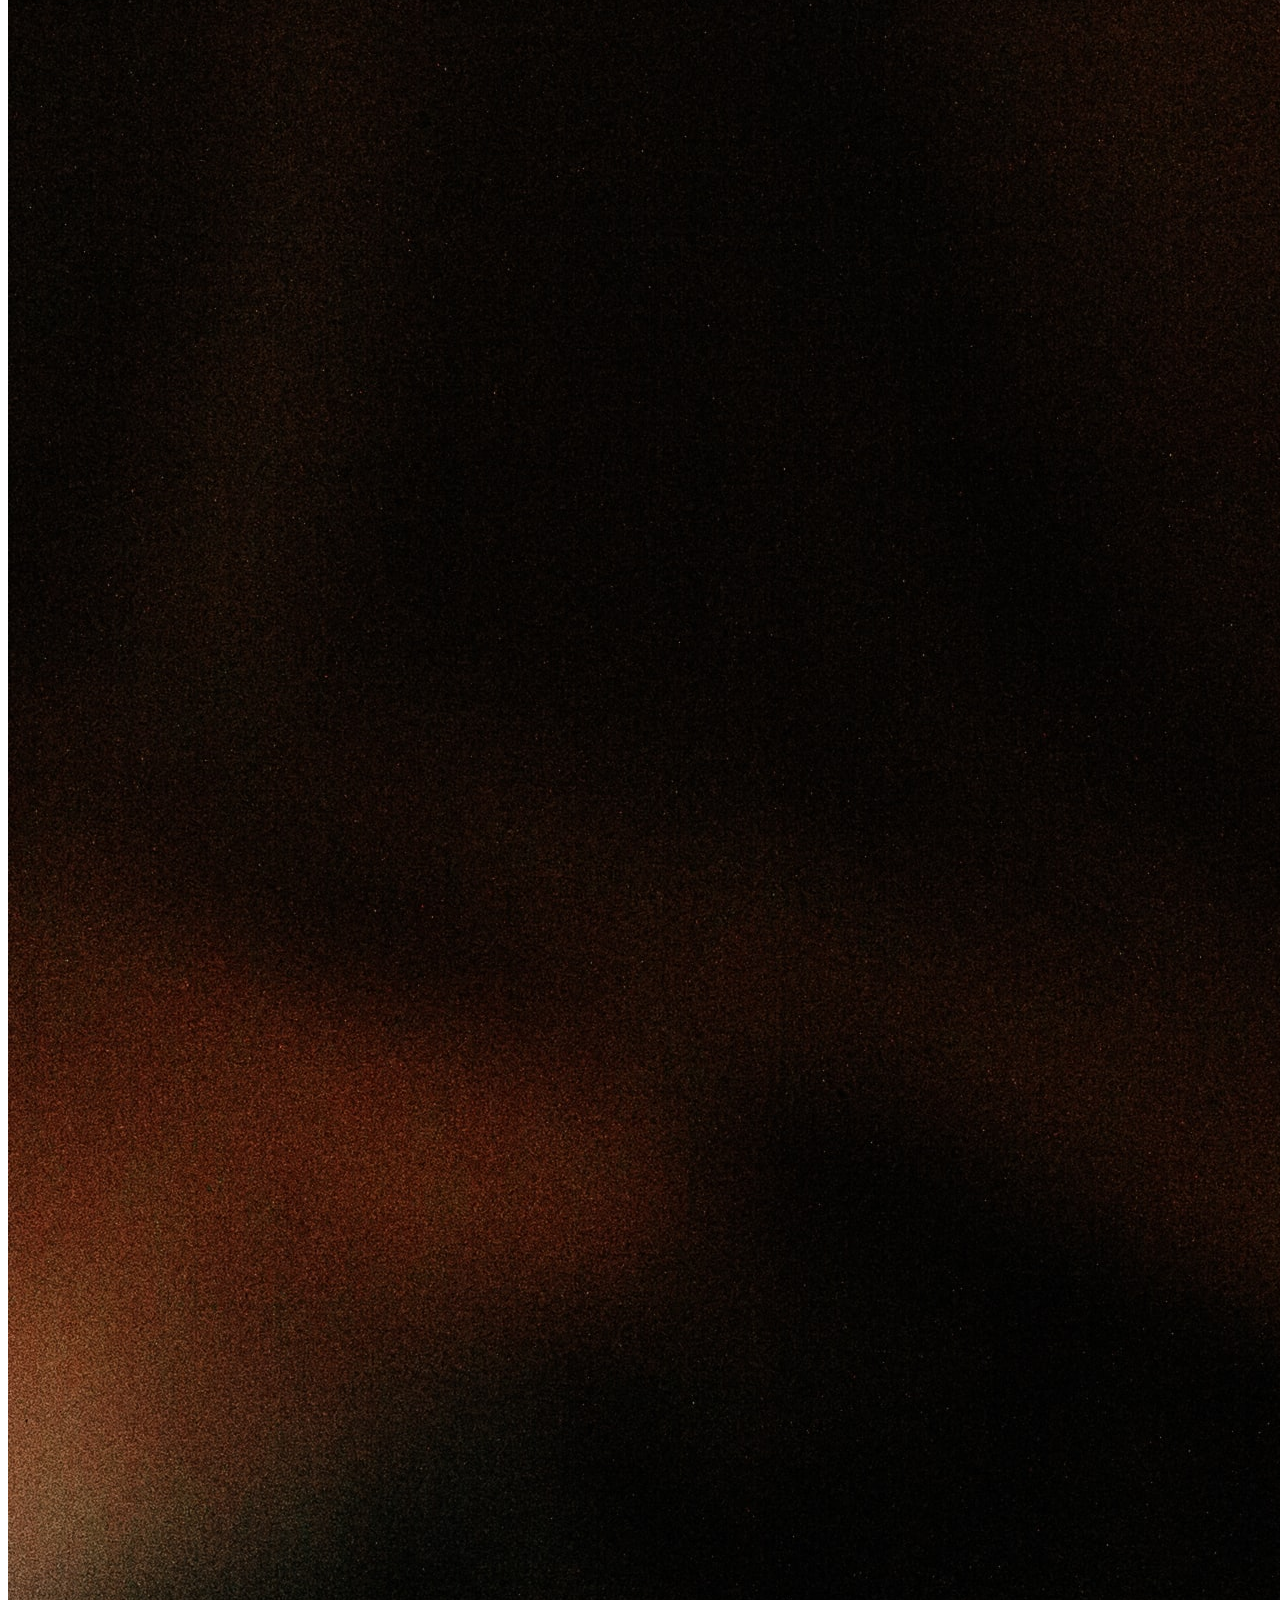
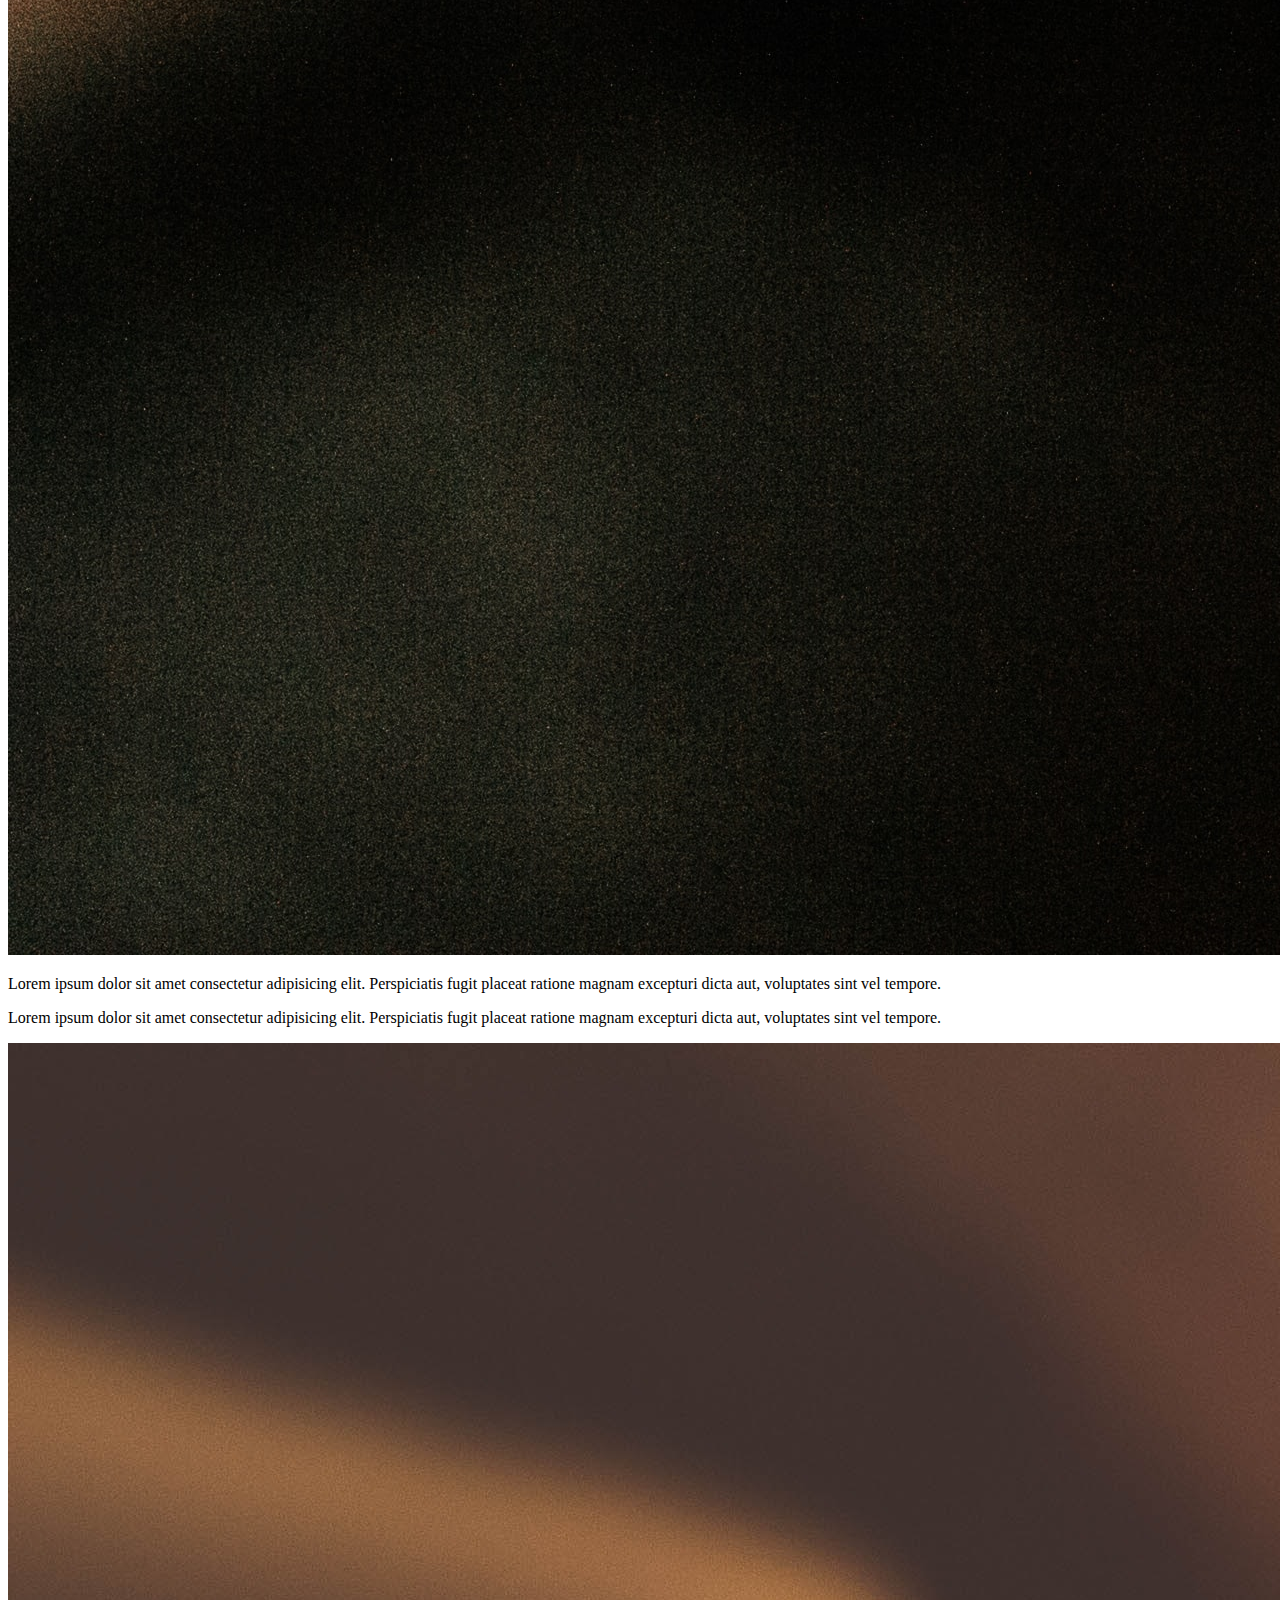
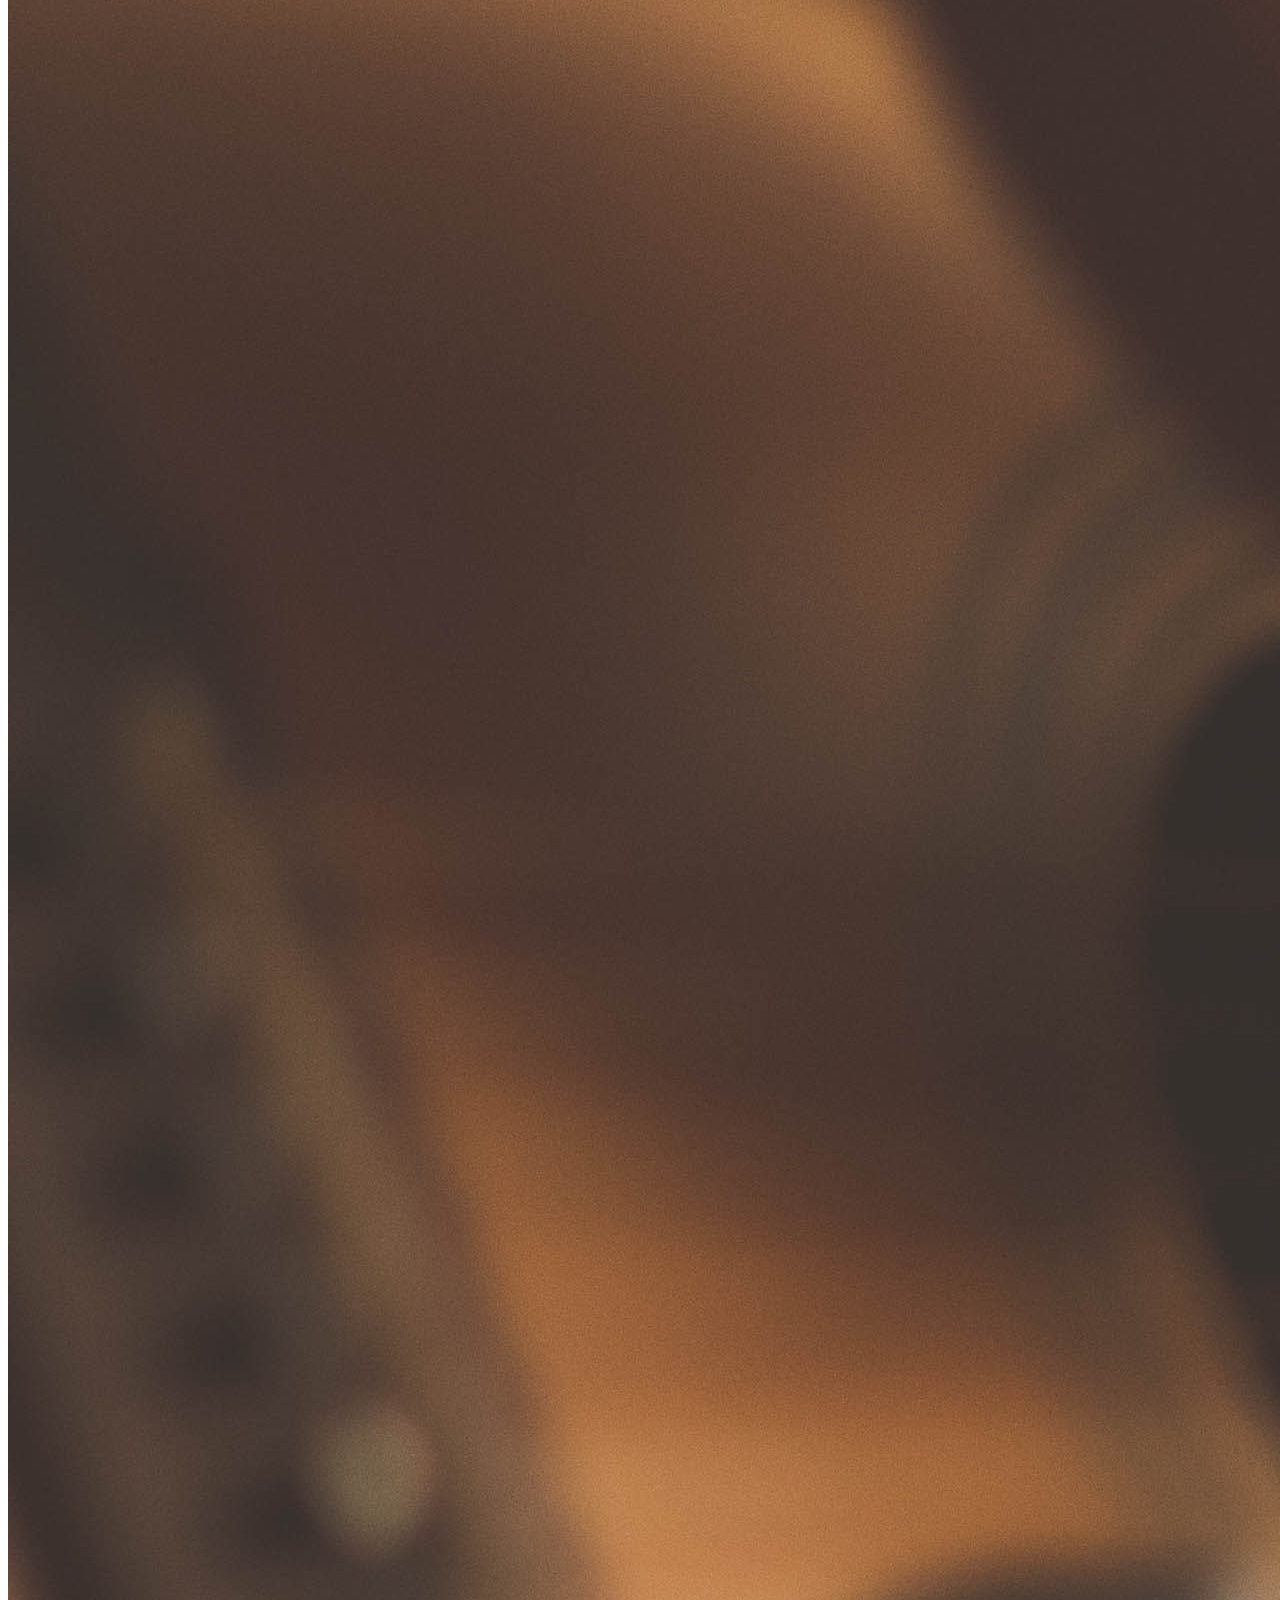
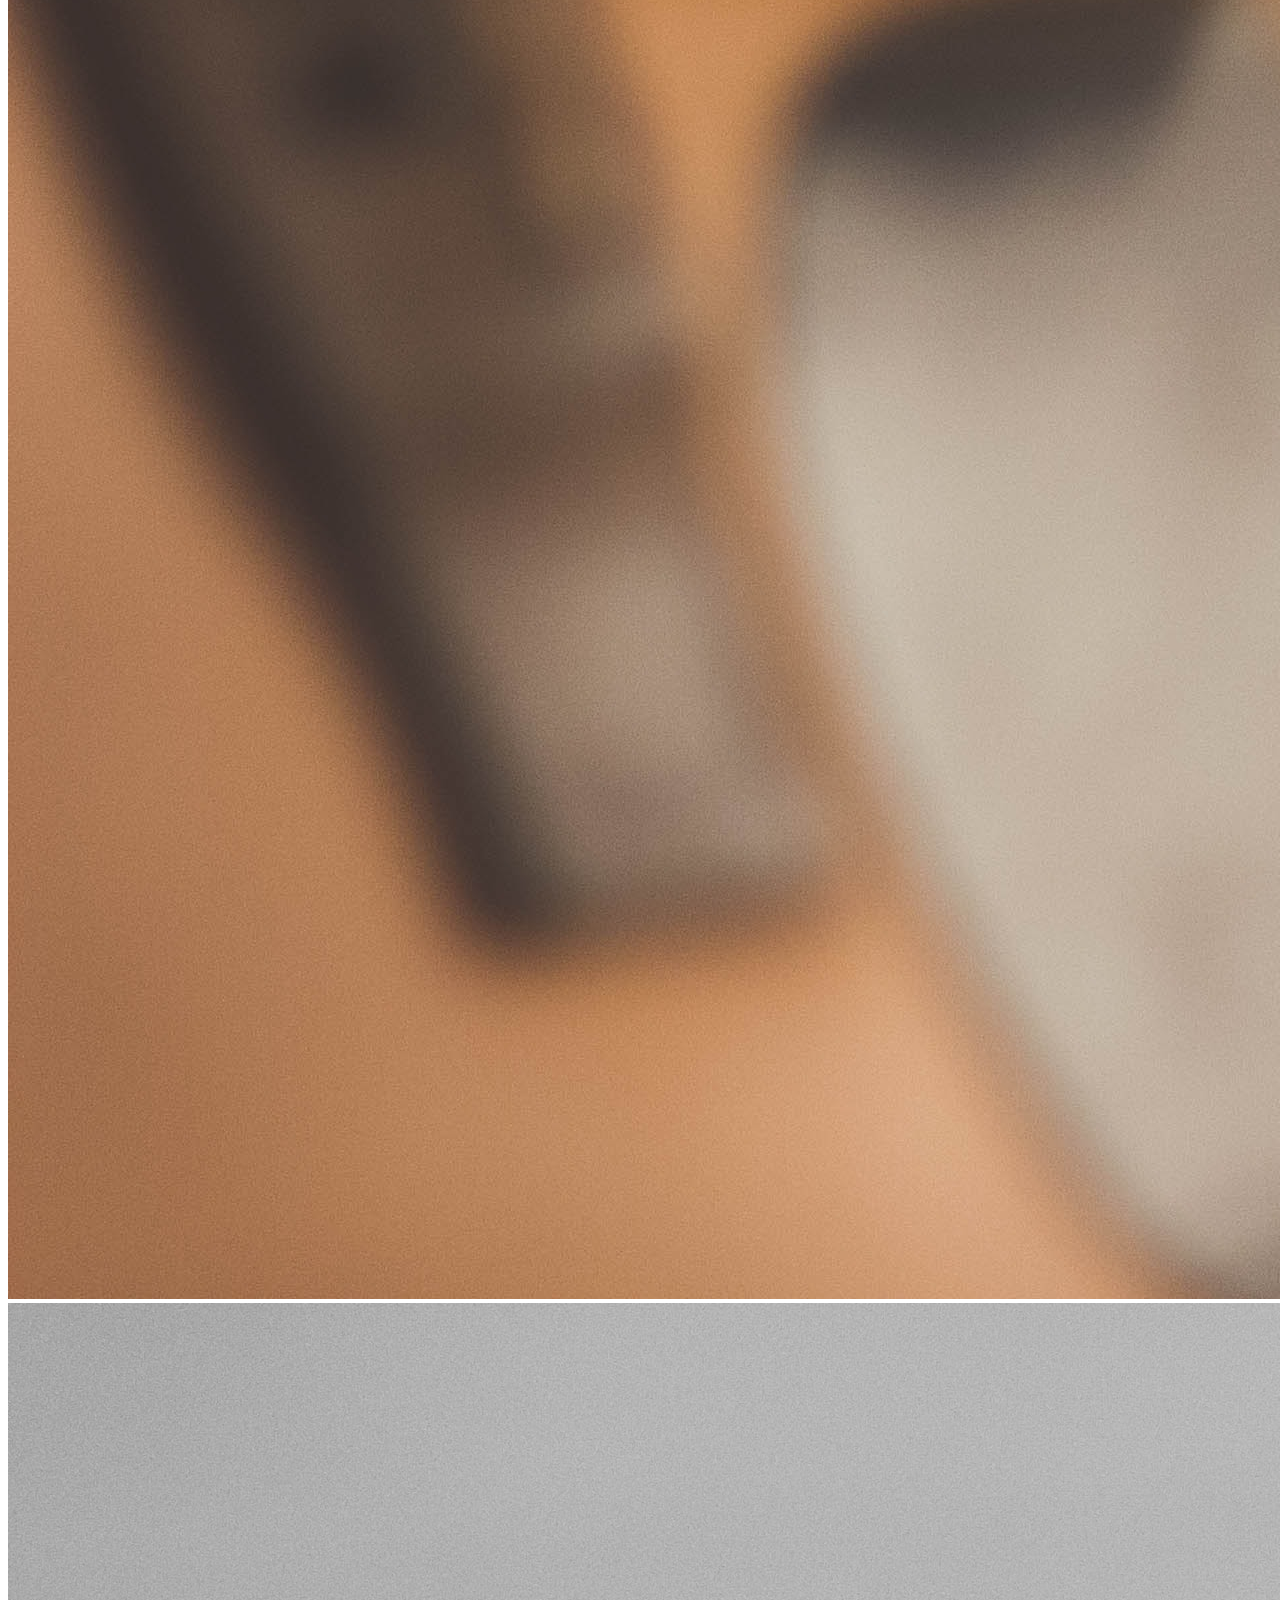
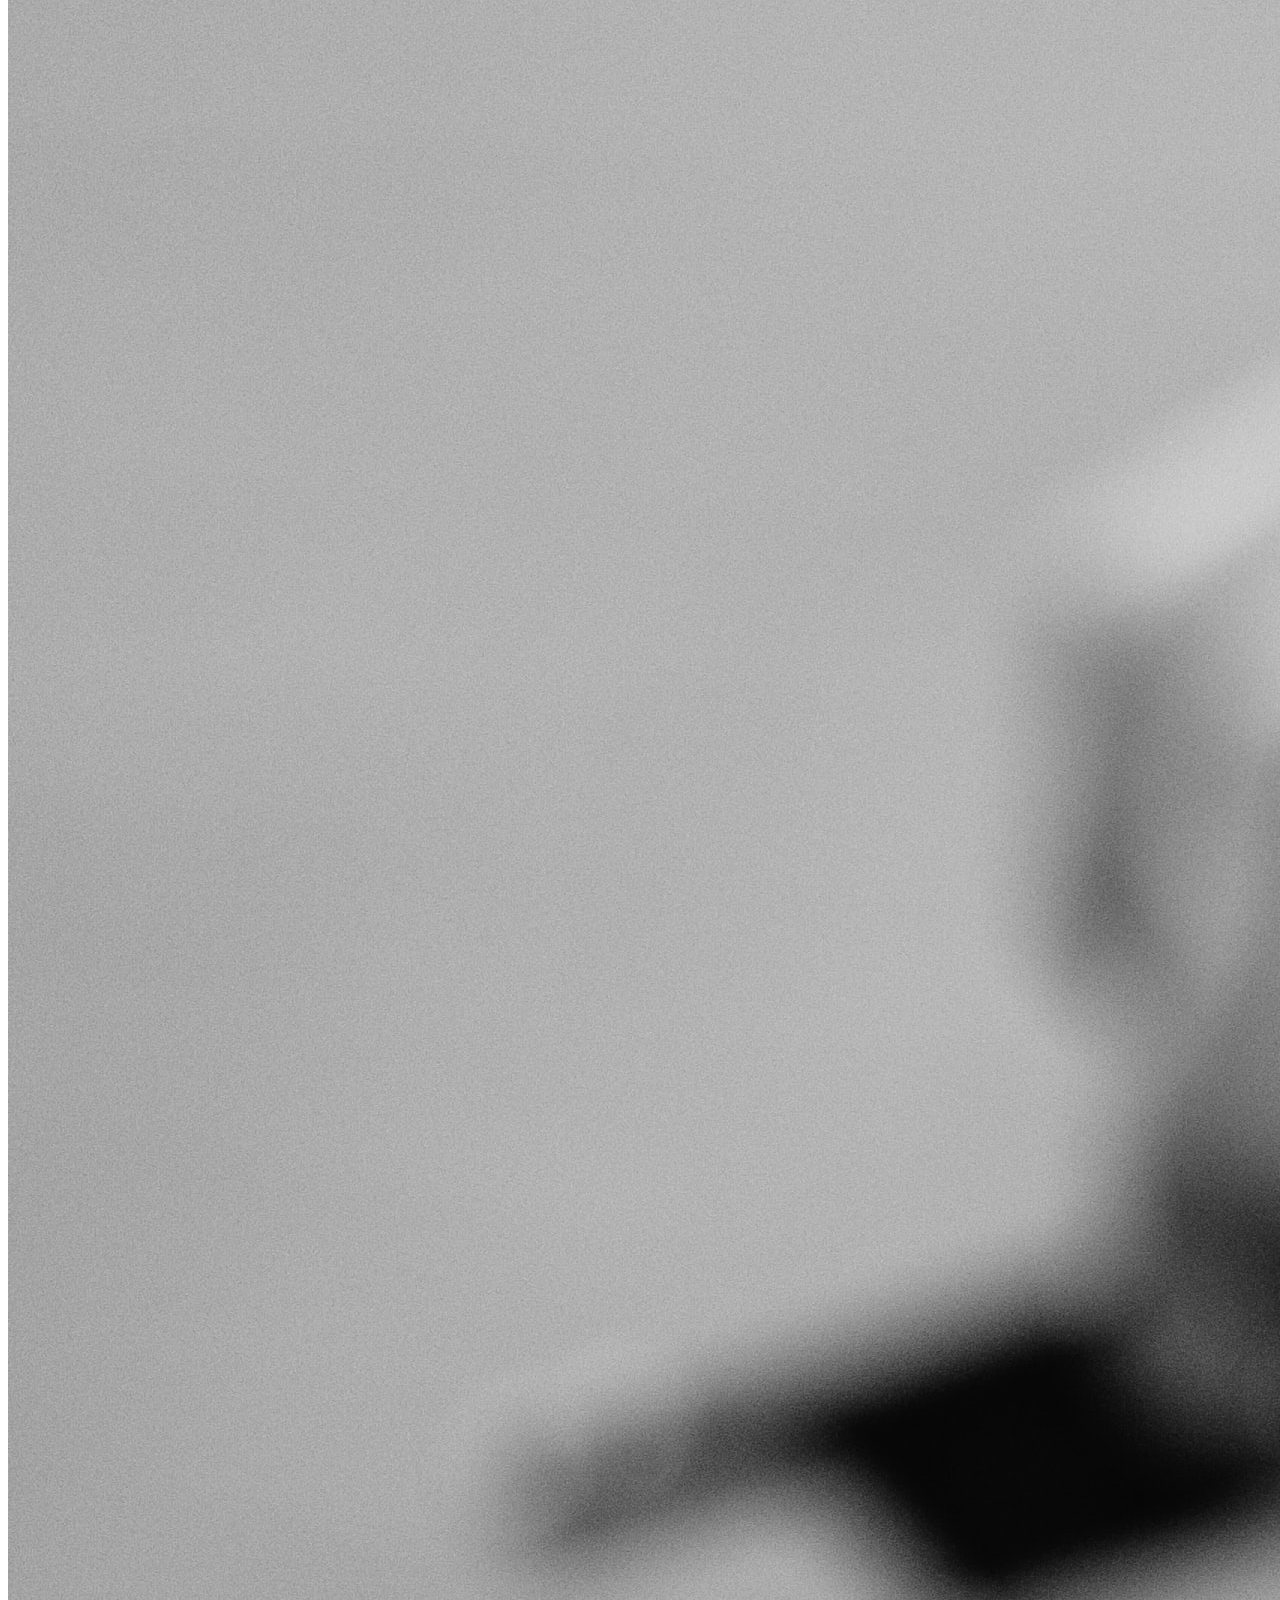
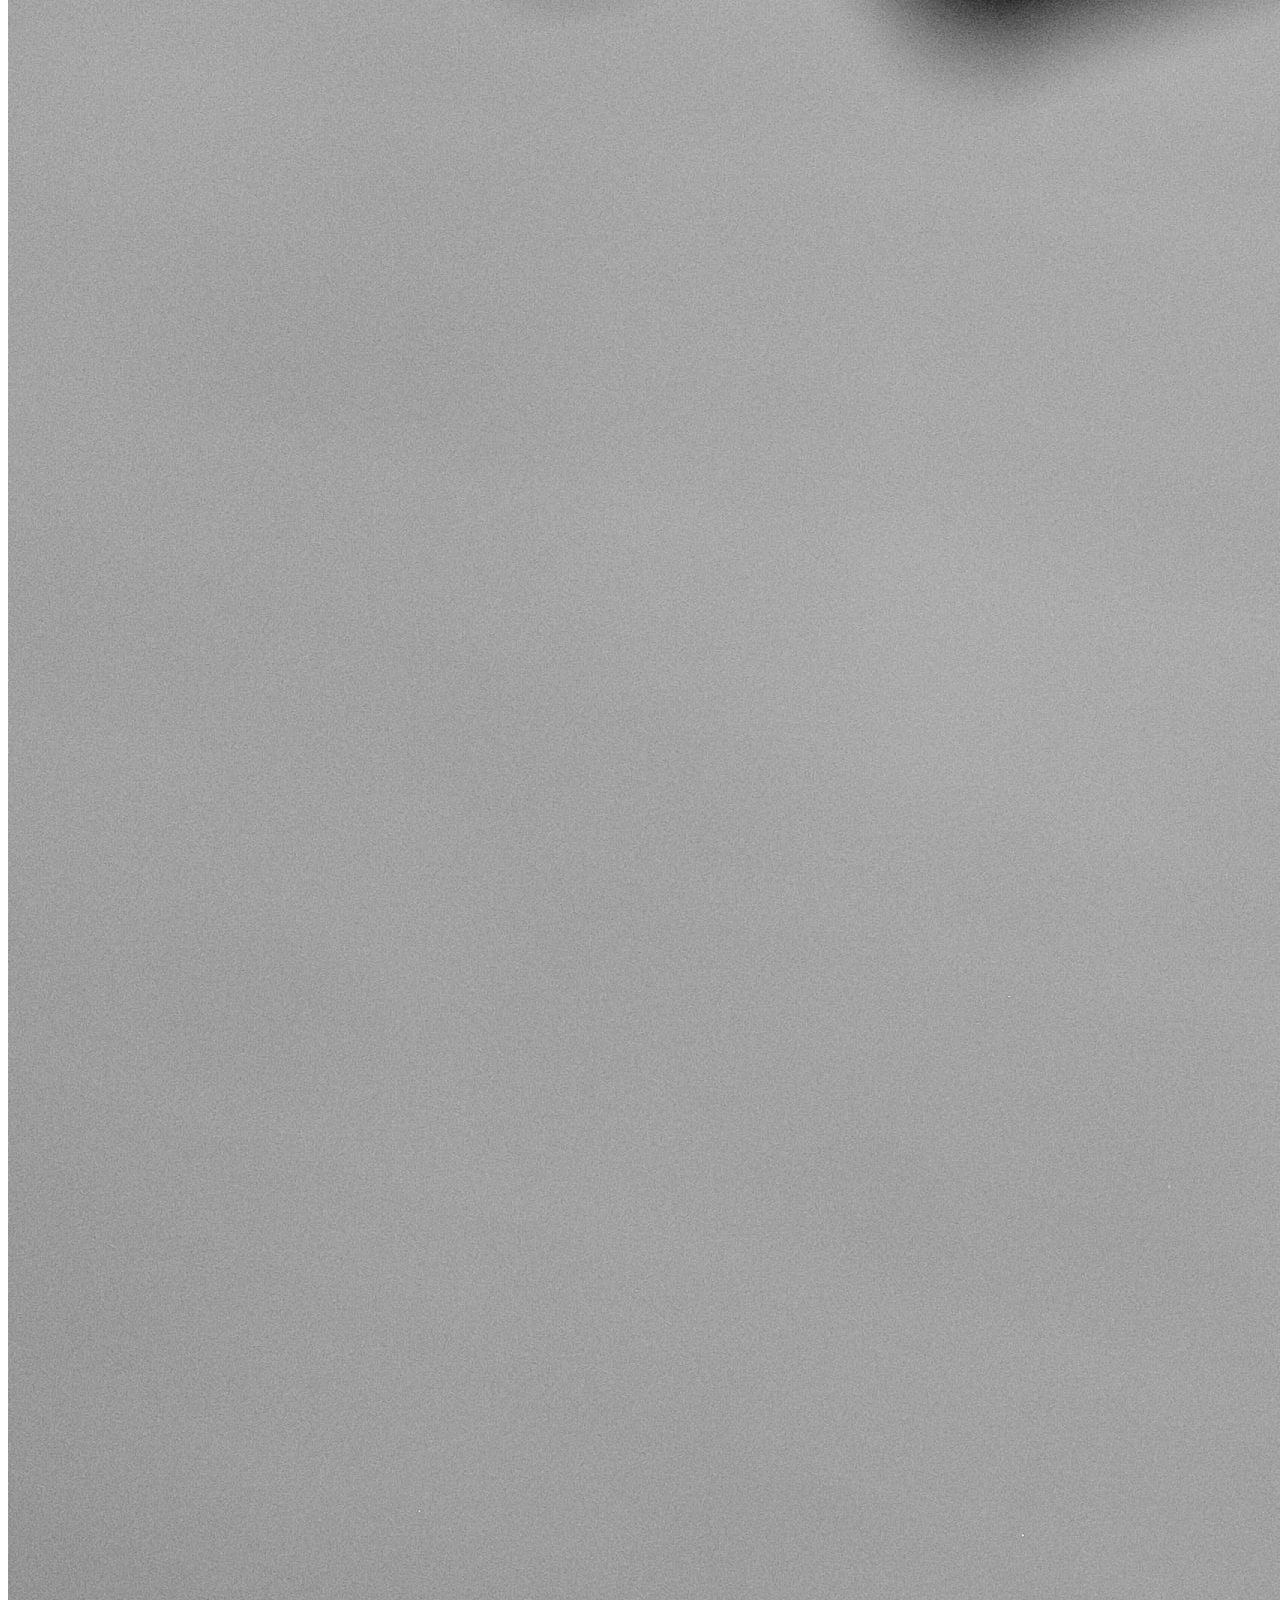
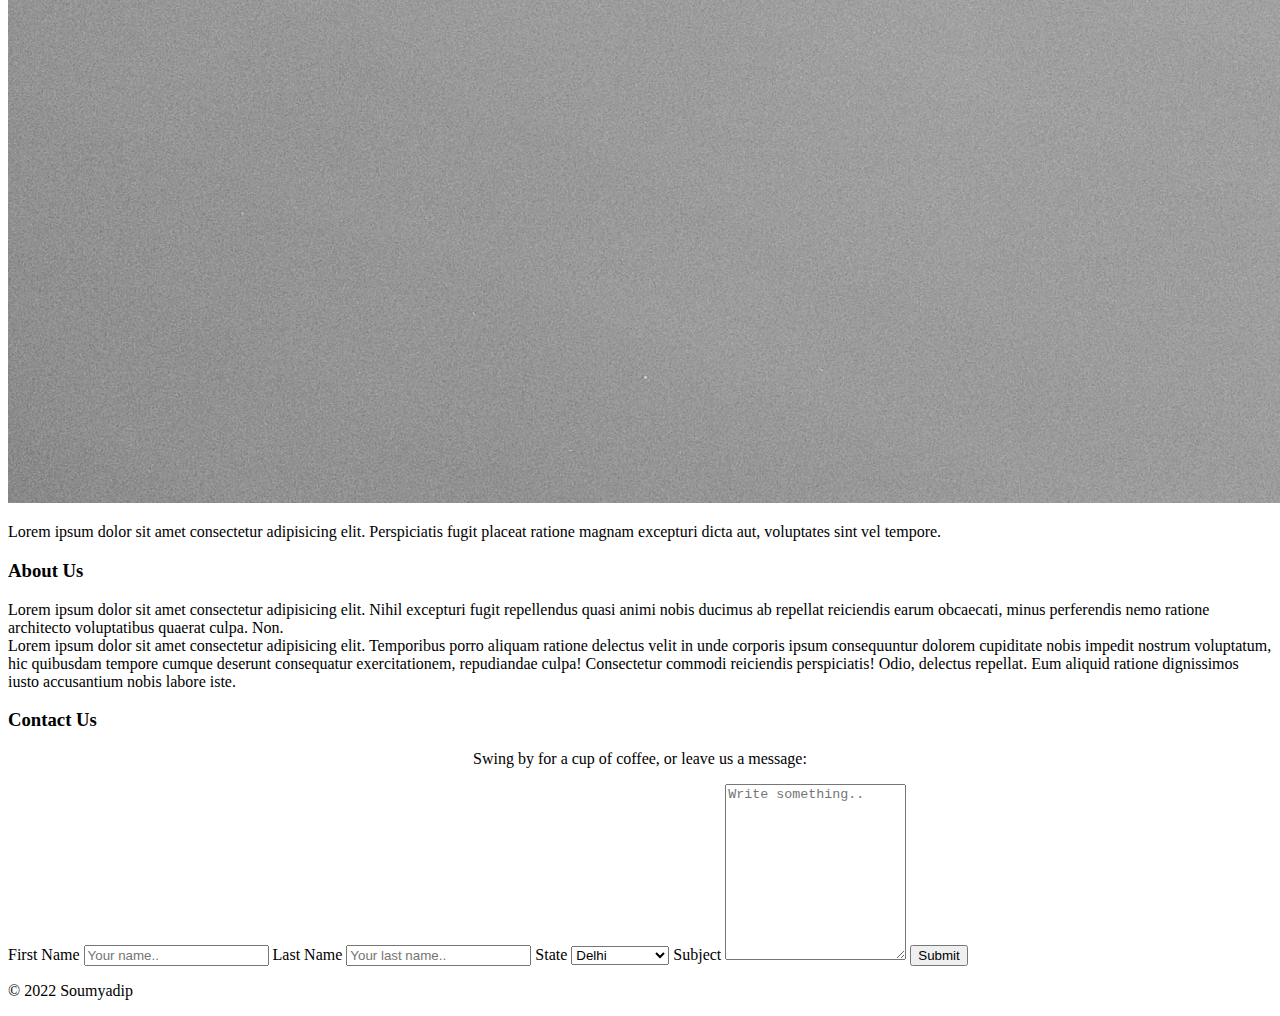
==== commit be5079cf: "updated" ====
--- a/index.html
+++ b/index.html
@@ -15,26 +15,30 @@
     
 </head>
 <body>
-    <div class="header">
+    <div class="header" id="header">
         <!-- logo -->
         <div class="logo">
             <img src="/Images/color-wheel.png" alt="Logo">
         </div>
-
         <!-- navigation bar -->
         <div class="nav">
-            <a href="#">Home</a>
-            <a href="#">About</a>
-            <a href="#">Courses</a>
-            <a href="#">Contact</a>
+            <a href="#header">Home</a>
+            <a href="#course">Courses</a>
+            <a href="#about_us">About</a>
+            <a href="#contact_us">Contact</a>
         </div>
 
         <!-- School of music -->
         <div class="text">
-            <h1>Soumyadip School of Music</h1>
+            <h1>Satrajit School of Music</h1>
             <p>Develop your sence of music</p>
         </div>
     </div>
+
+    <div class="courses" id="course">
+        <h3>Courses</h3>
+    </div>
+    <!-- cards -->
     <div class="cards">
         <div class="piano">
             <img class="image" src="/Images/piano.jpg" alt="">
@@ -44,10 +48,11 @@
 
         </div>
         <div class="guitar">
-            <img class="image" src="/Images/guitar.jpg" alt="">
             <p>Lorem ipsum dolor sit amet consectetur adipisicing elit.
                 Perspiciatis fugit placeat ratione magnam excepturi dicta aut,
                 voluptates sint vel tempore.</p>
+            <img class="image" src="/Images/guitar.jpg" alt="">
+            
 
         </div>
         <div class="violin">
@@ -58,7 +63,66 @@
 
         </div>
 
+    </div> 
+    <!-- cards/ -->
+
+    <!-- About -->
+    <div class="about" id="about_us">
+        <h3>About Us</h3>
+        <p>
+            Lorem ipsum dolor sit amet consectetur adipisicing elit. 
+            Nihil excepturi fugit repellendus quasi animi nobis ducimus 
+            ab repellat reiciendis earum obcaecati, minus perferendis nemo 
+            ratione architecto voluptatibus quaerat culpa. Non.
+            <br>
+            Lorem ipsum dolor sit amet consectetur adipisicing elit. 
+            Temporibus porro aliquam ratione delectus velit in unde corporis 
+            ipsum consequuntur dolorem cupiditate nobis impedit nostrum voluptatum, 
+            hic quibusdam tempore cumque deserunt consequatur exercitationem, repudiandae 
+            culpa! Consectetur commodi reiciendis perspiciatis! Odio, delectus repellat. 
+            Eum aliquid ratione dignissimos iusto accusantium nobis labore iste.
+        </p>
+
     </div>
+    <!-- about/ -->
+
+    <!-- Contact -->
+    <div class="contact" id="contact_us">
+        <h3>Contact Us</h3>
+
+        <div class="container">
+            <div style="text-align:center">
+              
+              <p>Swing by for a cup of coffee, or leave us a message:</p>
+            </div>
+            <div class="row">
+              
+              <div class="column">
+                
+                  <label for="fname">First Name</label>
+                  <input type="text" id="fname" name="firstname" placeholder="Your name..">
+                  <label for="lname">Last Name</label>
+                  <input type="text" id="lname" name="lastname" placeholder="Your last name..">
+                  <label for="country">State</label>
+                  <select id="country" name="country">
+                    <option value="australia">Delhi</option>
+                    <option value="canada">West Bengal</option>
+                    <option value="usa">Chennai</option>
+                  </select>
+                  <label for="subject">Subject</label>
+                  <textarea id="subject" name="subject" placeholder="Write something.." style="height:170px"></textarea>
+                  <input type="submit" value="Submit">
+                
+              </div>
+            </div>
+          </div>
+
+    </div>
+    <!-- contact/ -->
+
+    <footer>
+        <p>© 2022 Soumyadip</p>
+    </footer>
     
 </body>
 </html>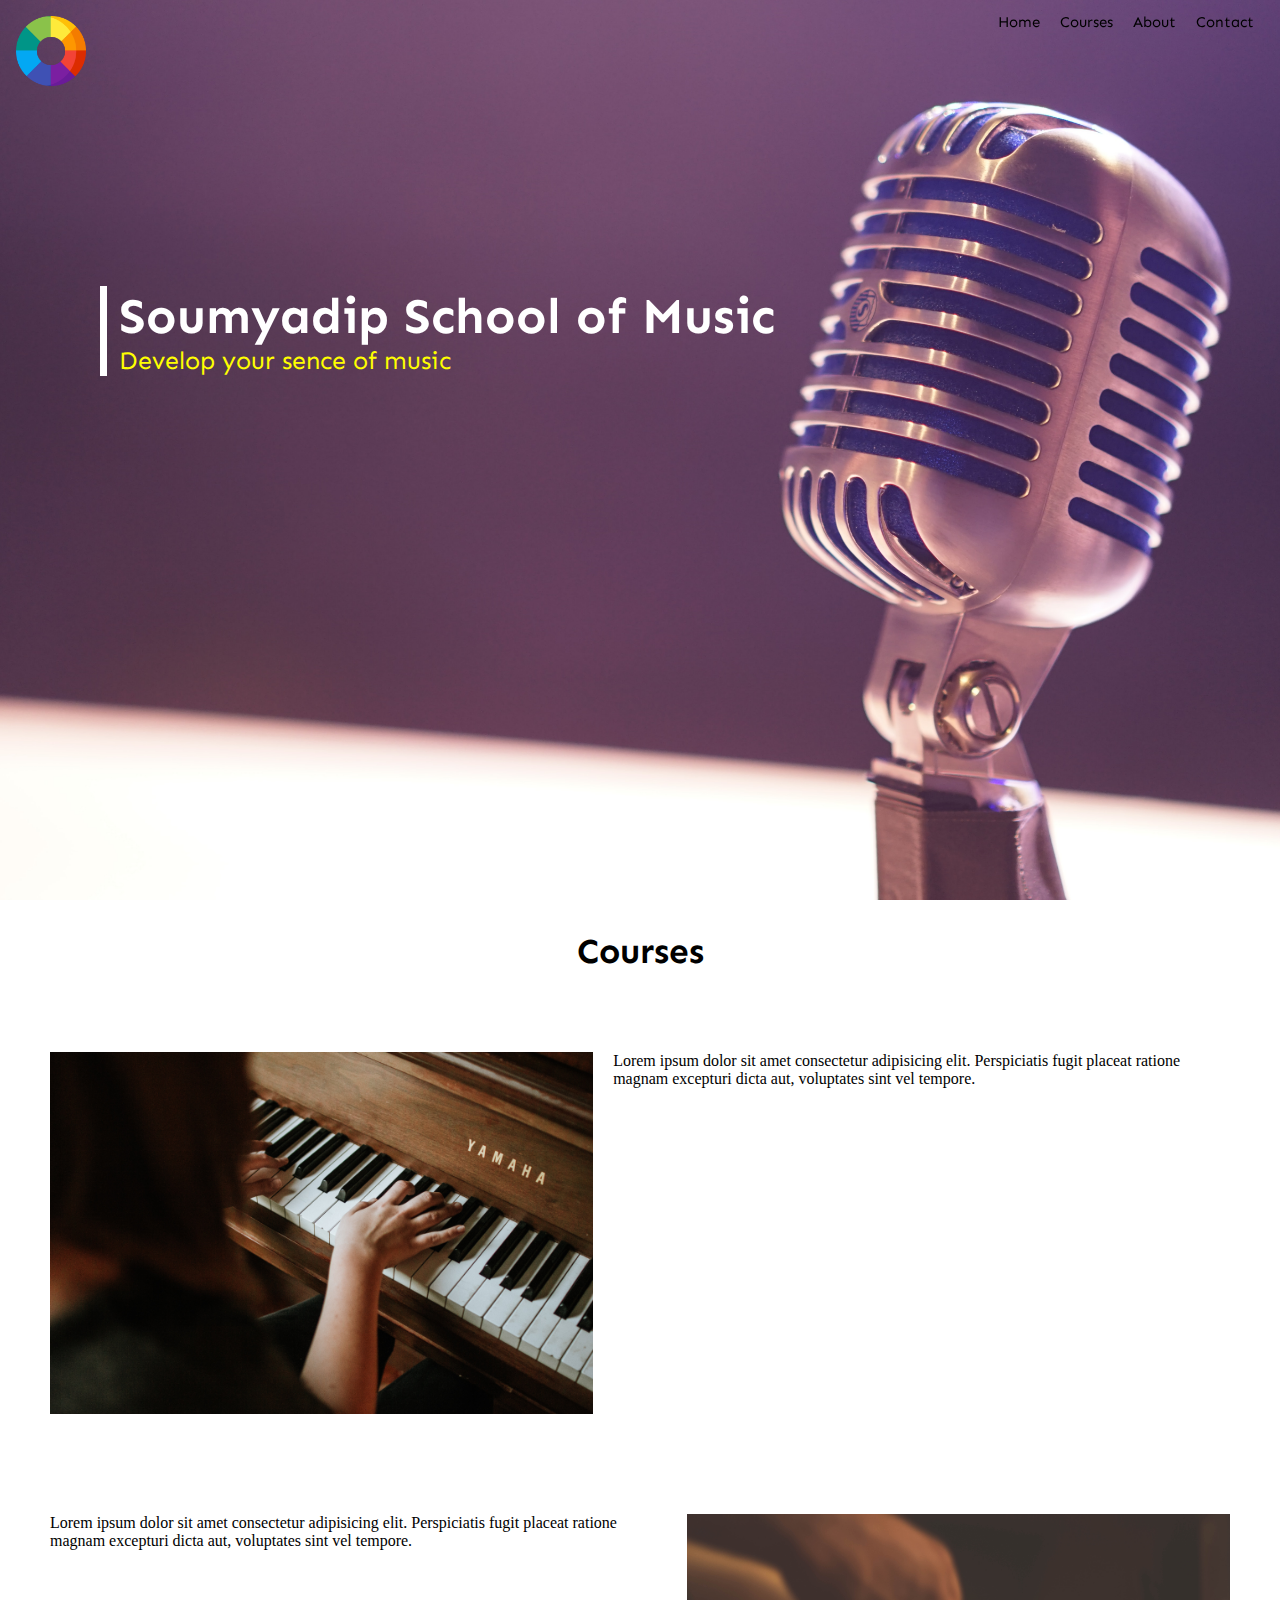
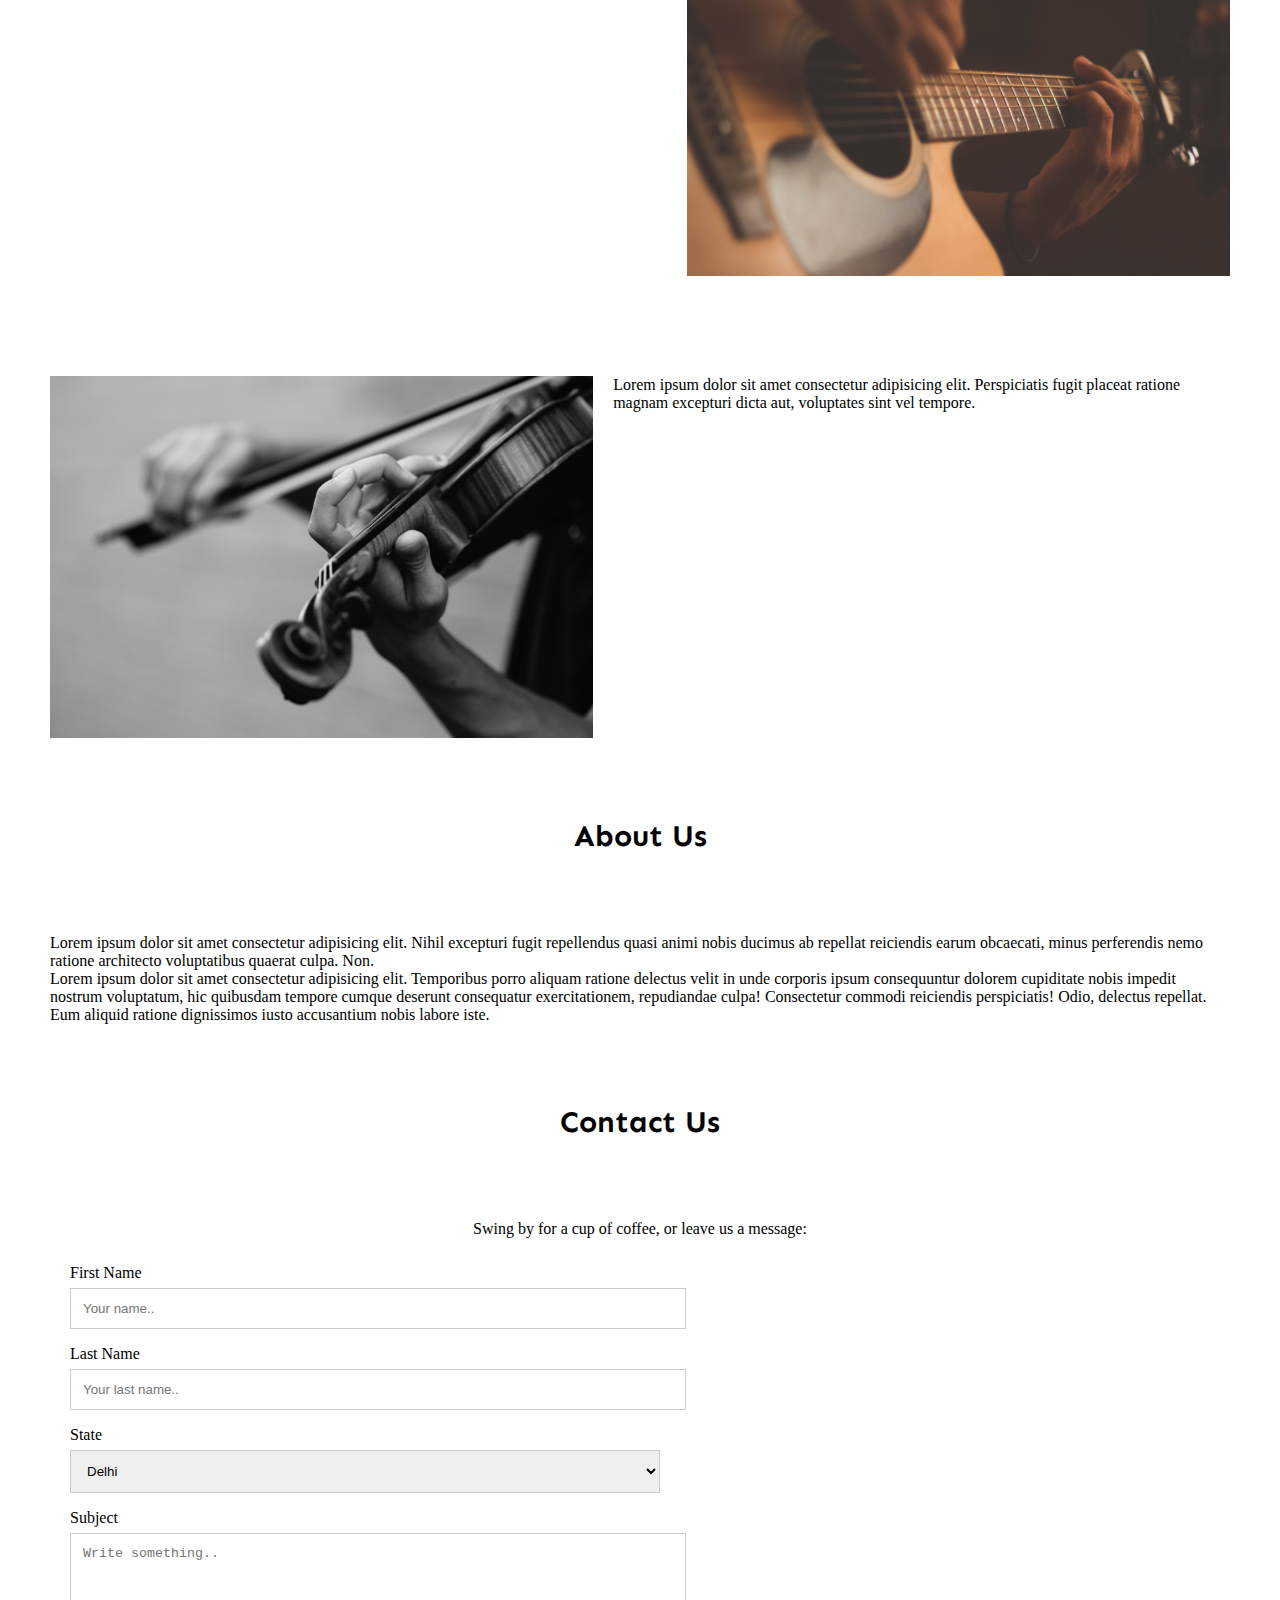
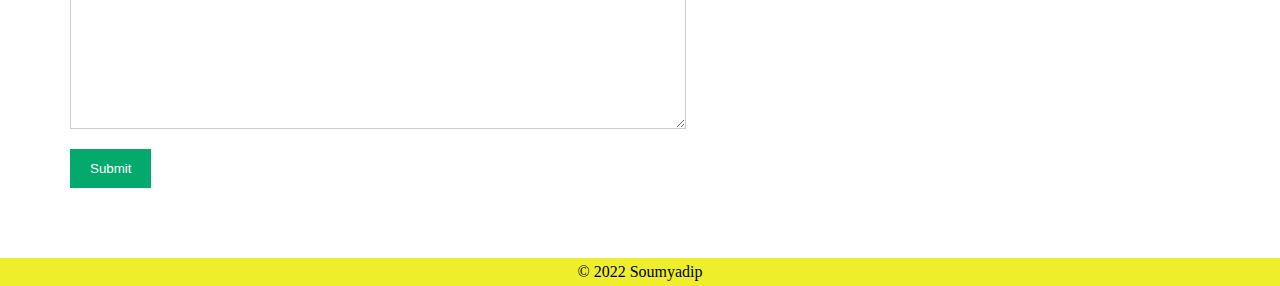
==== commit 4461ad17: "css link updates" ====
--- a/index.html
+++ b/index.html
@@ -4,12 +4,14 @@
     <meta charset="UTF-8">
     <meta http-equiv="X-UA-Compatible" content="IE=edge">
     <meta name="viewport" content="width=device-width, initial-scale=1.0">
+
+    
     <!-- GOOGLE FONT -->
     <link rel="preconnect" href="https://fonts.googleapis.com">
     <link rel="preconnect" href="https://fonts.gstatic.com" crossorigin>
     <link href="https://fonts.googleapis.com/css2?family=Sen&display=swap" rel="stylesheet">
     <!-- GOOGLE FONT/ -->
-    <link rel="stylesheet" href="/CSS/style.css">
+    <link rel="stylesheet" href="/css/style.css">
     <link rel="icon" type="image/x-icon" href="/Images/color-wheel.png">
     <title>My Website</title>
     
@@ -30,7 +32,7 @@
 
         <!-- School of music -->
         <div class="text">
-            <h1>Satrajit School of Music</h1>
+            <h1>Soumyadip School of Music</h1>
             <p>Develop your sence of music</p>
         </div>
     </div>
--- a/css/style.css
+++ b/css/style.css
@@ -0,0 +1,138 @@
+*{
+    padding: 0px;
+    margin: 0px;
+    scroll-behavior: smooth;
+}
+.header{
+
+    background-image: url("/Images/matt-botsford-OKLqGsCT8qs-unsplash.jpg");
+    width: 100%;
+    height: 100vh;
+    background-position: center;
+    background-size: cover;
+    
+}
+.logo>img{
+    width: 70px;
+    padding: 1em;
+}
+.nav{
+    display: flex;
+    position: fixed;
+    justify-content: end;
+    top: 8px;
+    right: 16px;
+    width: 100%;
+}
+a{
+    color:rgb(0, 0, 0);
+    text-decoration: none;
+    font-family: 'Sen', sans-serif;
+    padding: 5px 10px;
+    font-size: 15px;
+    border-radius: 2px;
+}
+.nav>a:hover{
+    color: black;
+    background: yellow;
+    box-shadow: 0px 0 7px #00000018;
+}
+.text{
+    margin-top: 180px;
+    margin-left: 100px;
+    color: white;
+    font-size: 25px;
+    border-left: 7px solid white;
+    padding-left: 12px;
+}
+
+.text>p, .text>h1{
+    font-family: 'Sen', sans-serif;
+    text-align: left;
+    padding: 0;
+    margin: 0;
+}
+
+.text>p{
+    color: yellow;
+}
+.cards > div > img{
+    width: 100%;
+  
+}
+
+.piano, .guitar, .violin{
+    display: grid;
+    grid-template-columns: auto auto;
+    grid-gap: 20px;
+    padding: 50px;   
+}
+.courses{
+    padding: 30px;
+    text-align: center;
+    font-size: 30px;
+    font-family: 'Sen', sans-serif;
+    
+}
+.about>h3{
+    padding: 30px;
+    text-align: center;
+    font-size: 30px;
+    font-family: 'Sen', sans-serif;
+}
+.about>p{
+    padding: 50px;
+}
+.contact>h3{
+    padding: 30px;
+    text-align: center;
+    font-size: 30px;
+    font-family: 'Sen', sans-serif;
+}
+input[type=text], select, textarea {
+    width: 100%;
+    padding: 12px;
+    border: 1px solid #ccc;
+    margin-top: 6px;
+    margin-bottom: 16px;
+    resize: vertical;
+  }
+  
+  input[type=submit] {
+    background-color: #04AA6D;
+    color: white;
+    padding: 12px 20px;
+    border: none;
+    cursor: pointer;
+  }
+  
+  input[type=submit]:hover {
+    background-color: #45a049;
+  }
+  
+  /* Style the container/contact section */
+  .container {
+    padding: 50px;
+  }
+  
+  /* Create two columns that float next to eachother */
+  .column {
+    float: left;
+    width: 50%;
+    margin-top: 6px;
+    padding: 20px;
+  }
+  
+  /* Clear floats after the columns */
+  .row:after {
+    content: "";
+    display: table;
+    clear: both;
+  }
+  footer {
+    display: flex;
+    justify-content: center;
+    padding: 5px;
+    background-color: rgb(238, 238, 43);
+    color: rgb(0, 0, 0);
+}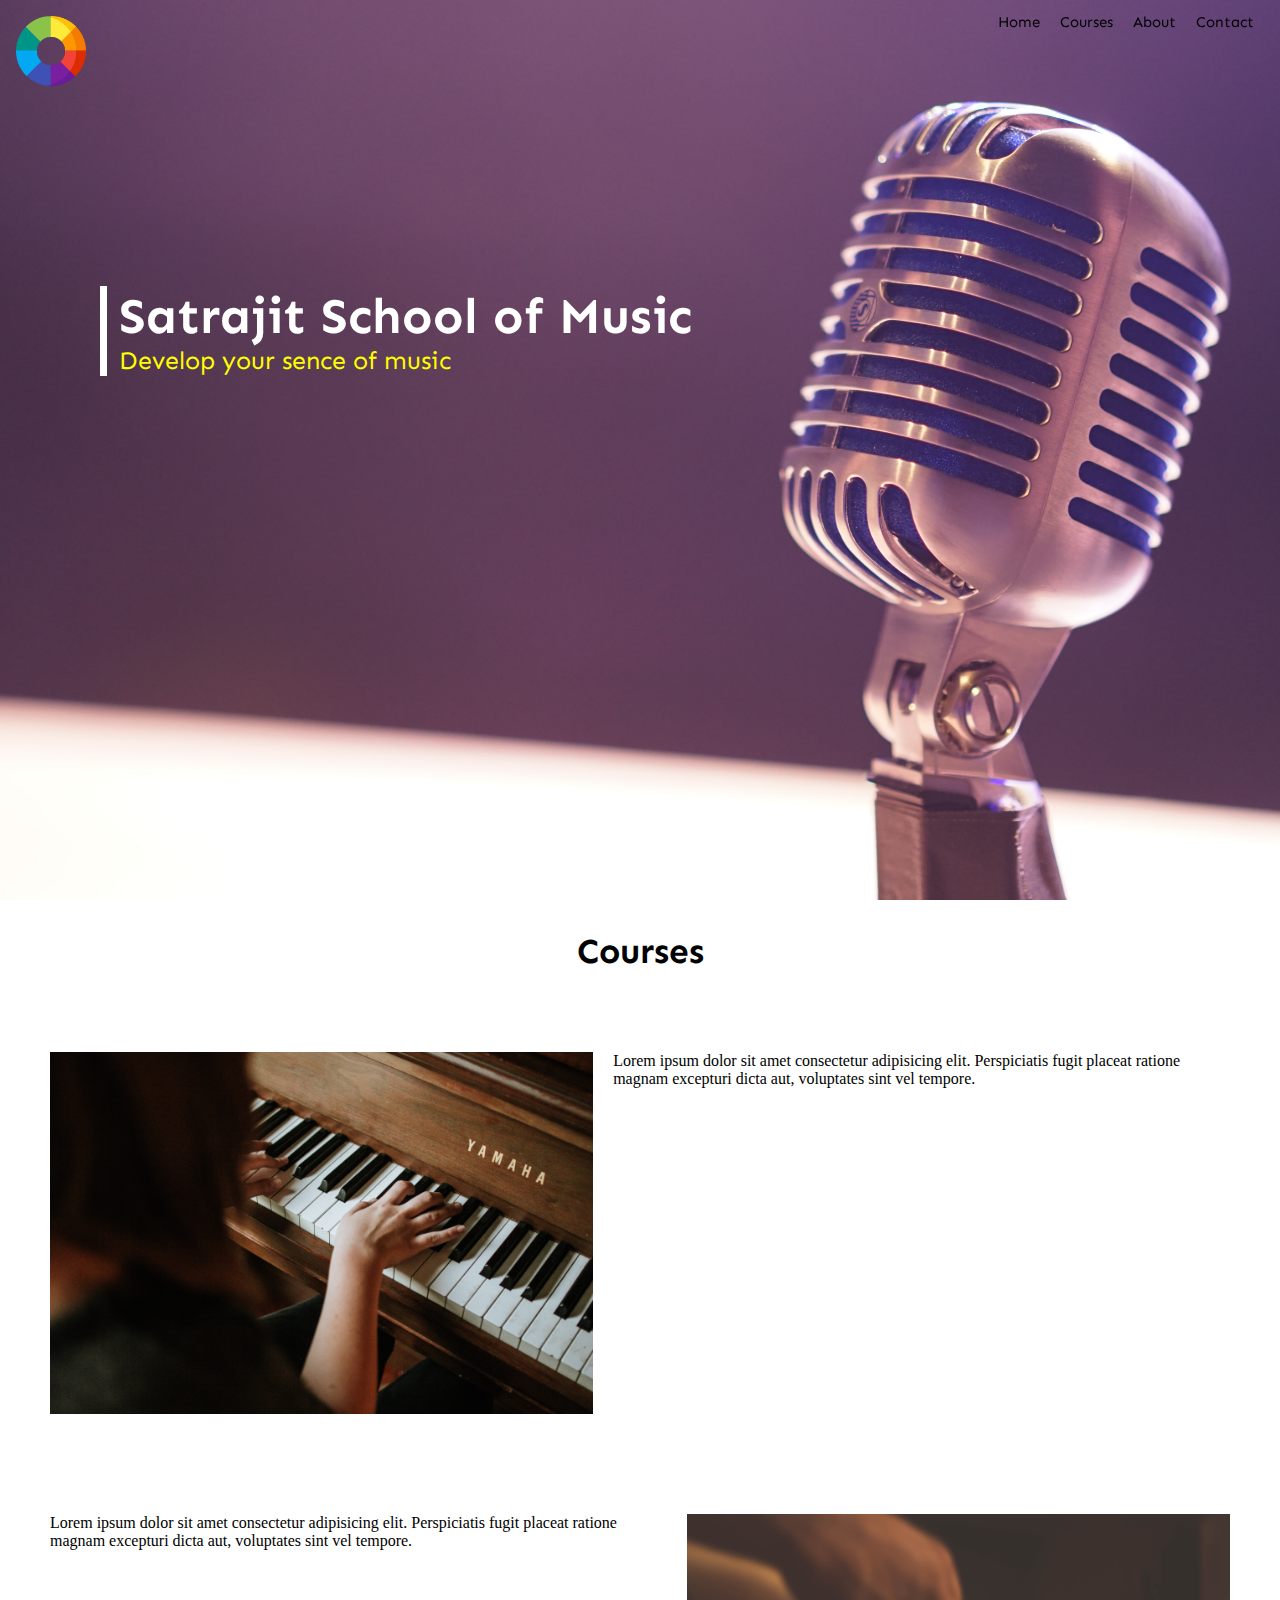
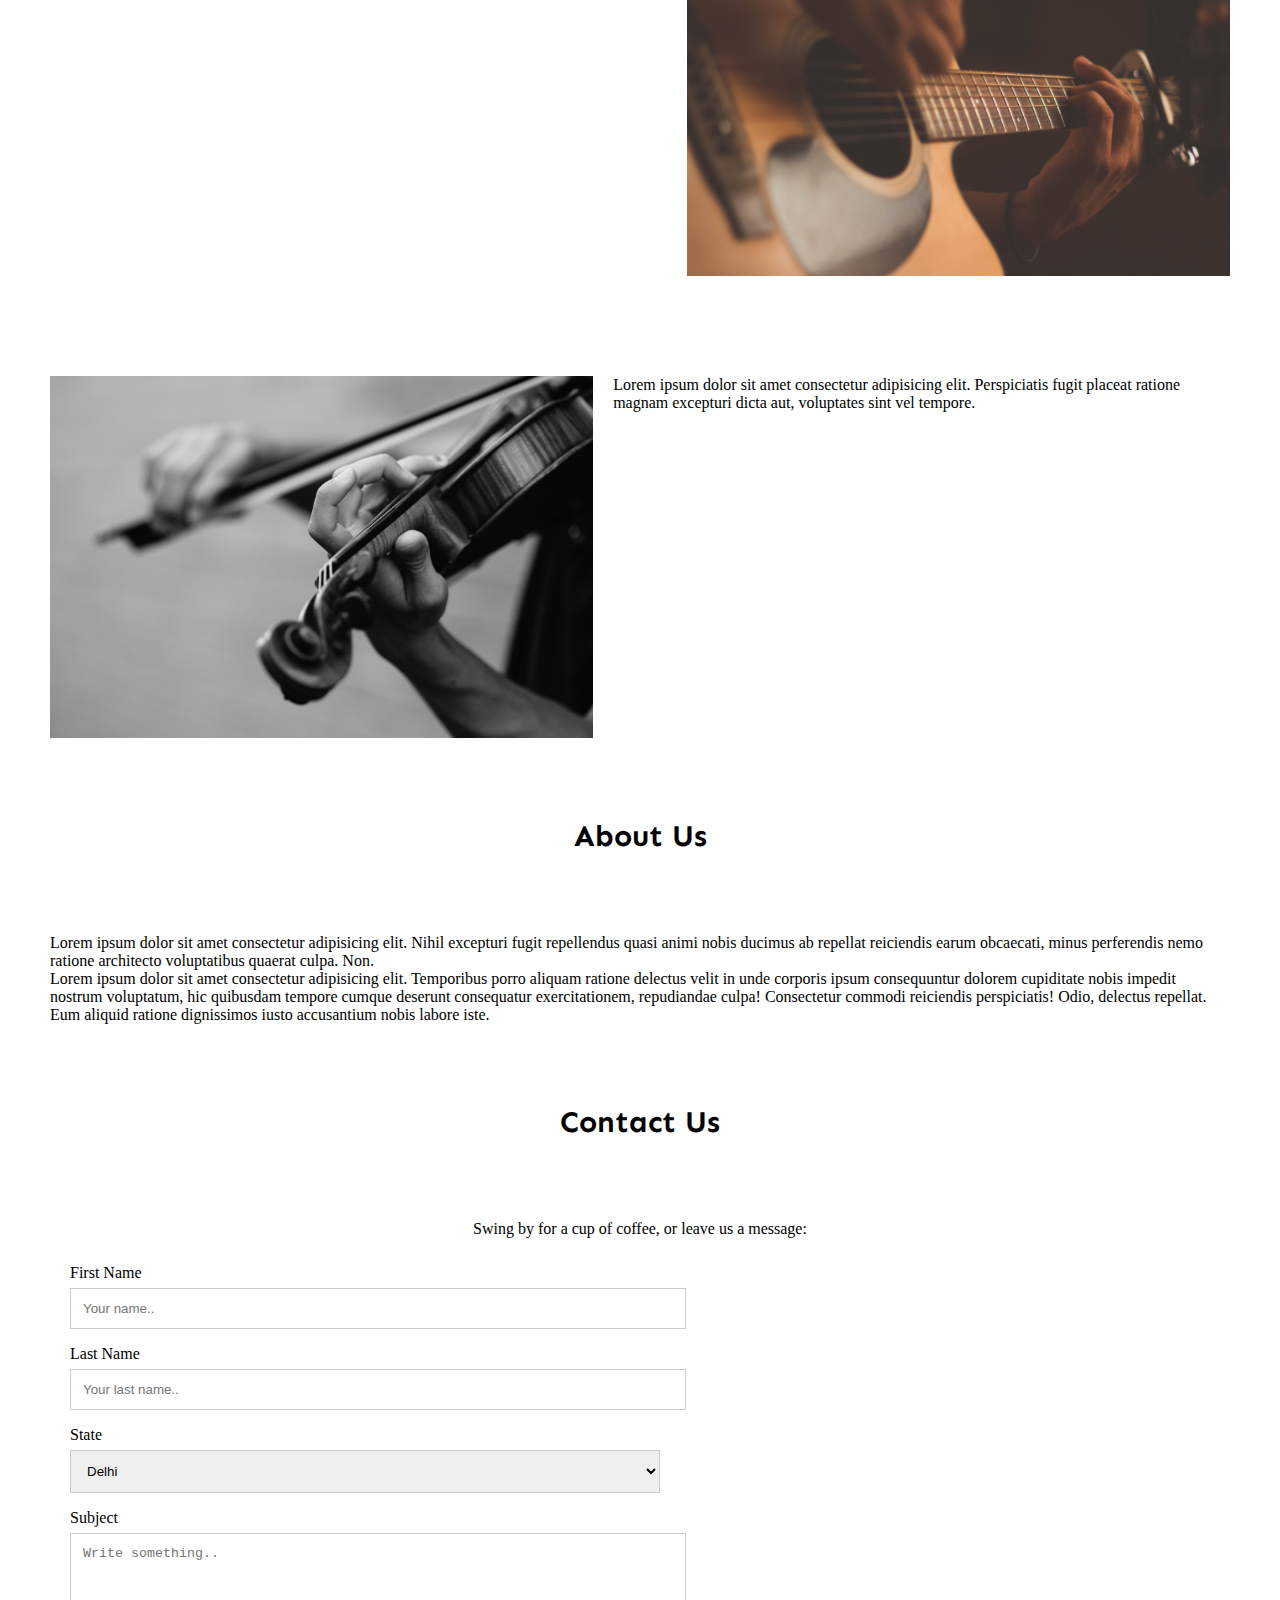
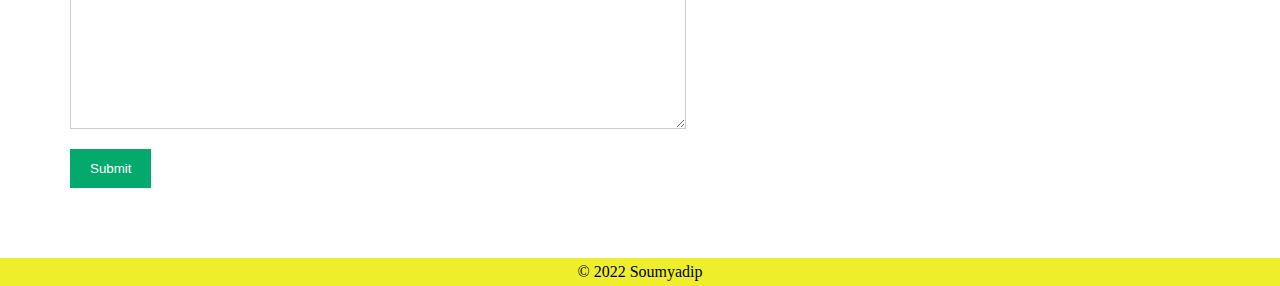
==== commit ce879853: "updates" ====
--- a/index.html
+++ b/index.html
@@ -32,7 +32,7 @@
 
         <!-- School of music -->
         <div class="text">
-            <h1>Soumyadip School of Music</h1>
+            <h1>Satrajit School of Music</h1>
             <p>Develop your sence of music</p>
         </div>
     </div>
